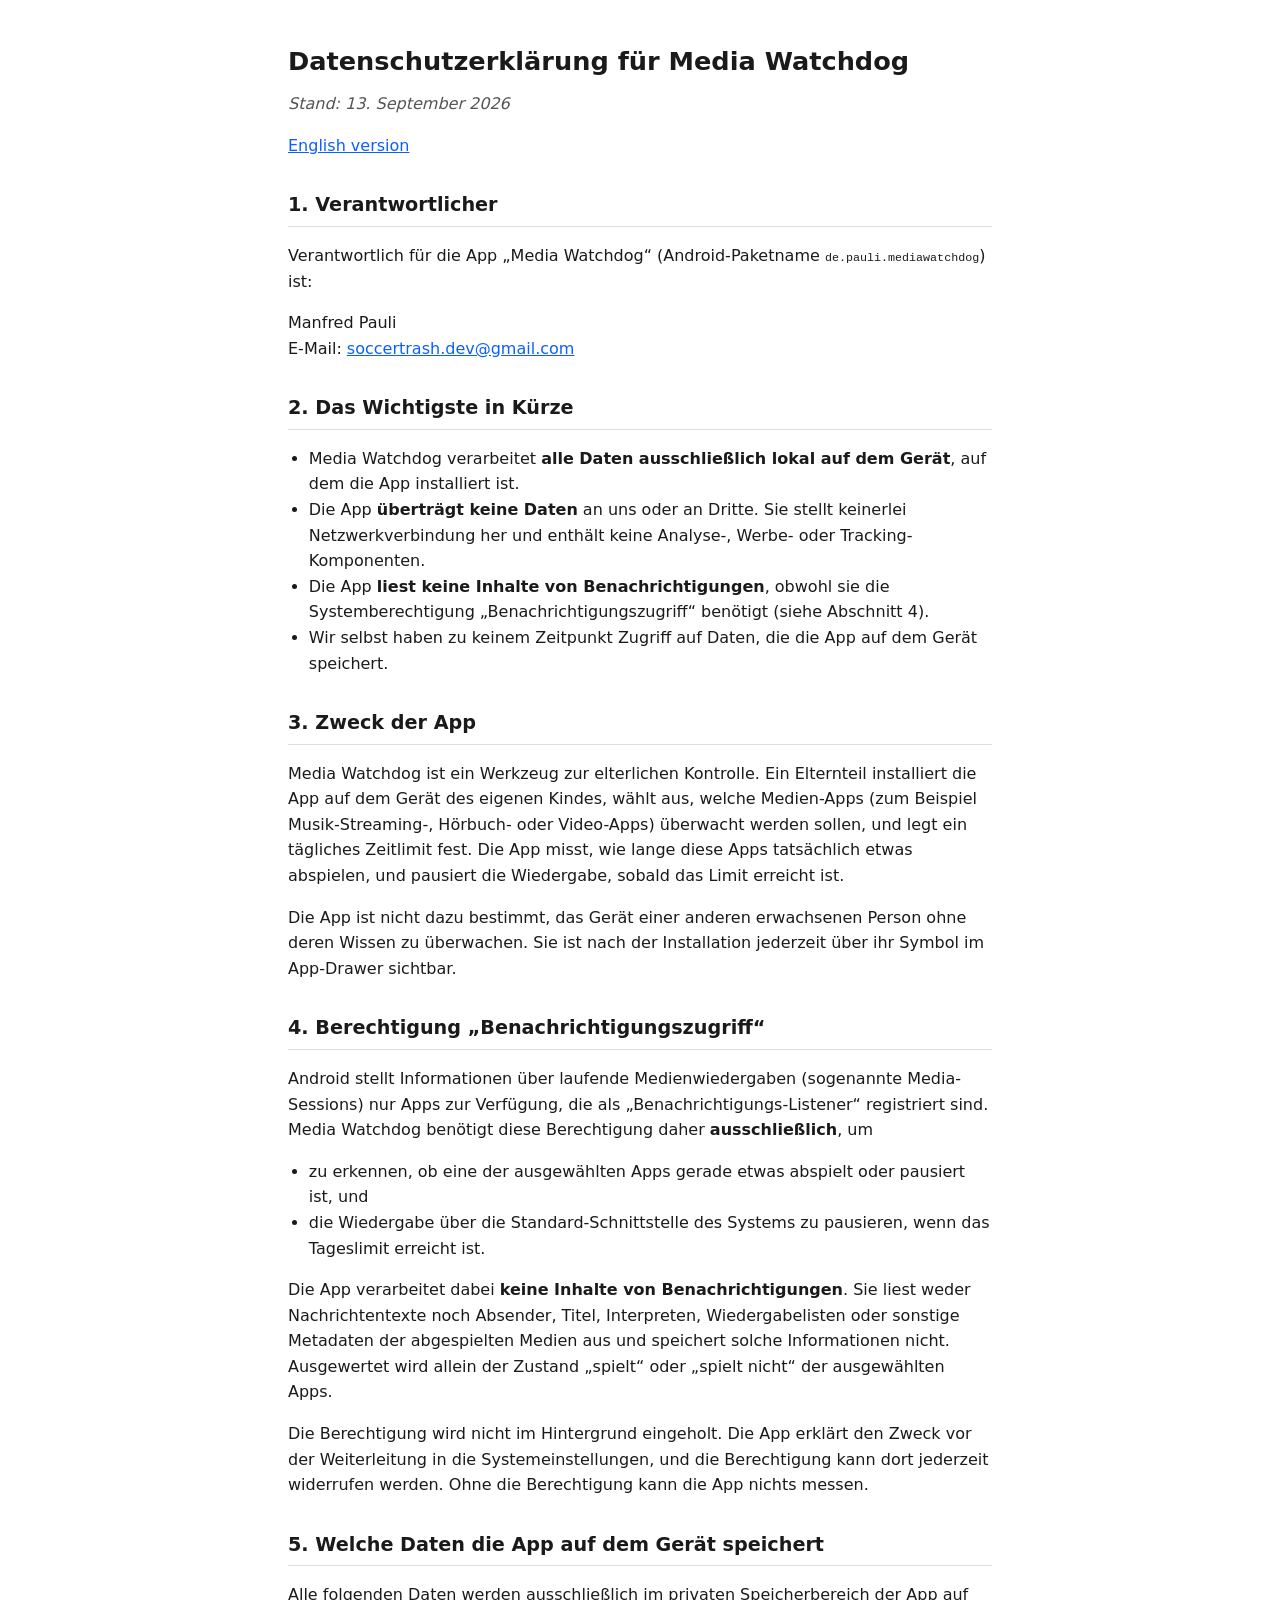
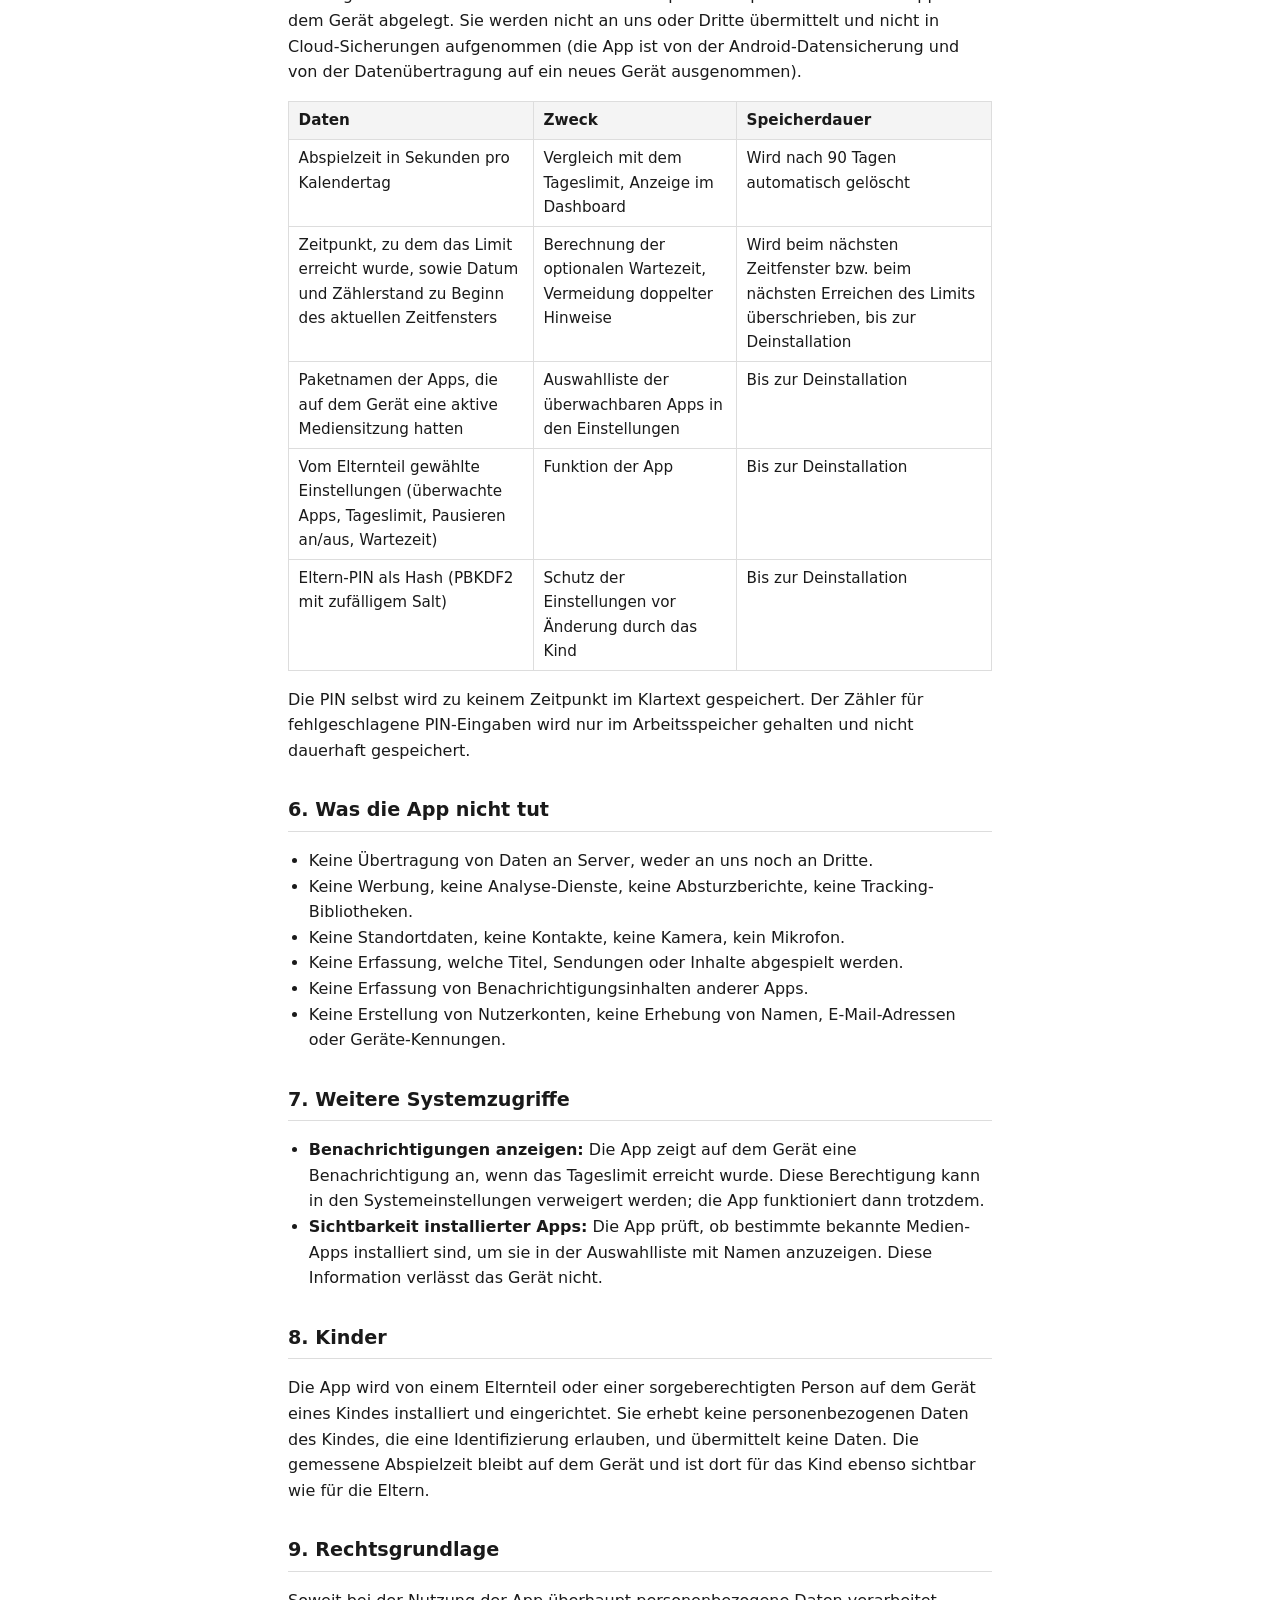
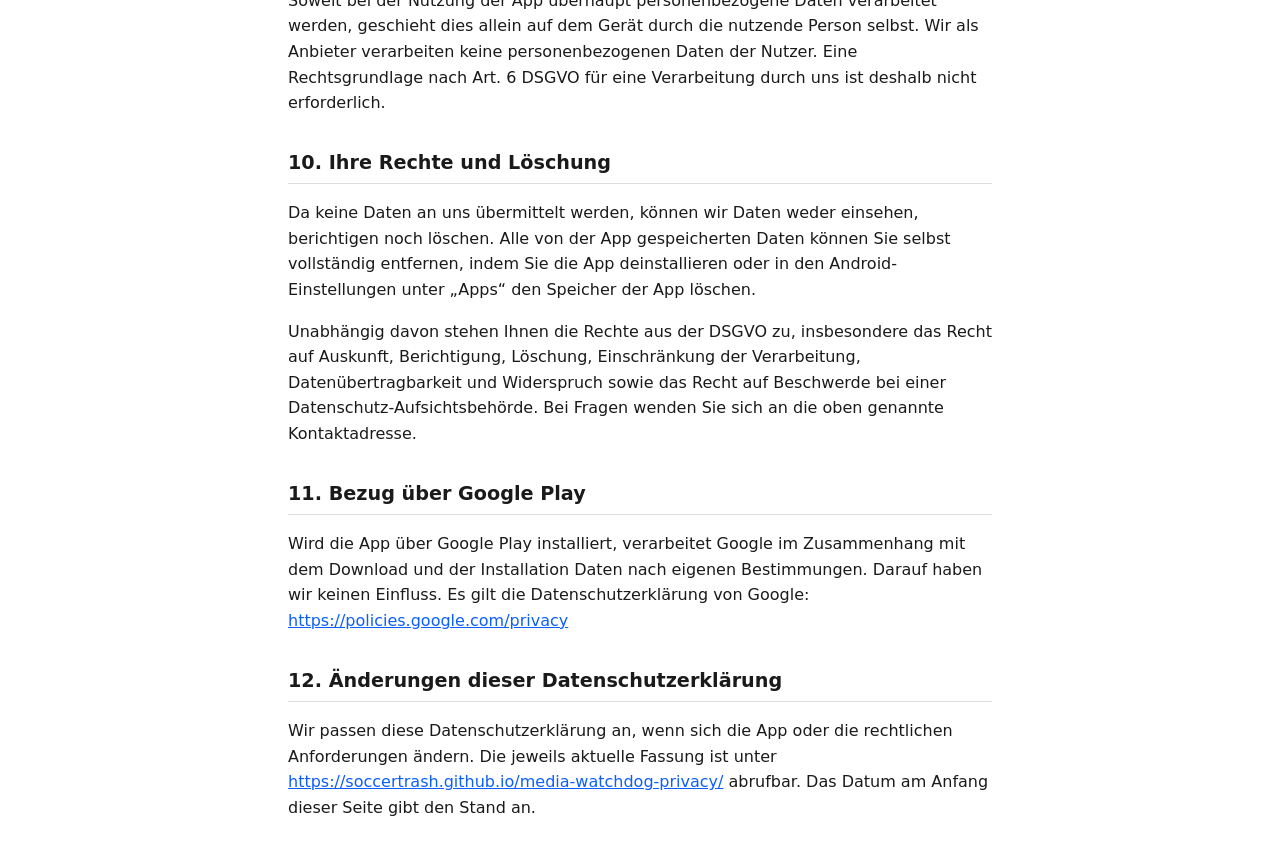
==== index.html @ d50336af "Datenschutzerklärung für die App Media Watchdog Erzeugt aus docs/datenschutz.md und docs/privacy.md " ====
<!DOCTYPE html>
<html lang="de">
<head>
<meta charset="utf-8">
<meta name="viewport" content="width=device-width, initial-scale=1">
<title>Datenschutzerklärung für Media Watchdog</title>
<link rel="stylesheet" href="style.css">
</head>
<body>

<h1>Datenschutzerklärung für Media Watchdog</h1>
<p class="stand">Stand: 13. September 2026</p>
<p class="lang-switch"><a href="https://soccertrash.github.io/media-watchdog-privacy/en.html">English version</a></p>

<h2>1. Verantwortlicher</h2>
<p>Verantwortlich für die App „Media Watchdog“ (Android-Paketname <code>de.pauli.mediawatchdog</code>) ist:</p>
<p>Manfred Pauli<br>
E-Mail: <a href="mailto:soccertrash.dev@gmail.com">soccertrash.dev@gmail.com</a></p>

<h2>2. Das Wichtigste in Kürze</h2>
<ul>
  <li>Media Watchdog verarbeitet <strong>alle Daten ausschließlich lokal auf dem Gerät</strong>, auf dem die App installiert ist.</li>
  <li>Die App <strong>überträgt keine Daten</strong> an uns oder an Dritte. Sie stellt keinerlei Netzwerkverbindung her und enthält keine Analyse-, Werbe- oder Tracking-Komponenten.</li>
  <li>Die App <strong>liest keine Inhalte von Benachrichtigungen</strong>, obwohl sie die Systemberechtigung „Benachrichtigungszugriff“ benötigt (siehe Abschnitt 4).</li>
  <li>Wir selbst haben zu keinem Zeitpunkt Zugriff auf Daten, die die App auf dem Gerät speichert.</li>
</ul>

<h2>3. Zweck der App</h2>
<p>Media Watchdog ist ein Werkzeug zur elterlichen Kontrolle. Ein Elternteil installiert die App auf dem Gerät des eigenen Kindes, wählt aus, welche Medien-Apps (zum Beispiel Musik-Streaming-, Hörbuch- oder Video-Apps) überwacht werden sollen, und legt ein tägliches Zeitlimit fest. Die App misst, wie lange diese Apps tatsächlich etwas abspielen, und pausiert die Wiedergabe, sobald das Limit erreicht ist.</p>
<p>Die App ist nicht dazu bestimmt, das Gerät einer anderen erwachsenen Person ohne deren Wissen zu überwachen. Sie ist nach der Installation jederzeit über ihr Symbol im App-Drawer sichtbar.</p>

<h2>4. Berechtigung „Benachrichtigungszugriff“</h2>
<p>Android stellt Informationen über laufende Medienwiedergaben (sogenannte Media-Sessions) nur Apps zur Verfügung, die als „Benachrichtigungs-Listener“ registriert sind. Media Watchdog benötigt diese Berechtigung daher <strong>ausschließlich</strong>, um</p>
<ul>
  <li>zu erkennen, ob eine der ausgewählten Apps gerade etwas abspielt oder pausiert ist, und</li>
  <li>die Wiedergabe über die Standard-Schnittstelle des Systems zu pausieren, wenn das Tageslimit erreicht ist.</li>
</ul>
<p>Die App verarbeitet dabei <strong>keine Inhalte von Benachrichtigungen</strong>. Sie liest weder Nachrichtentexte noch Absender, Titel, Interpreten, Wiedergabelisten oder sonstige Metadaten der abgespielten Medien aus und speichert solche Informationen nicht. Ausgewertet wird allein der Zustand „spielt“ oder „spielt nicht“ der ausgewählten Apps.</p>
<p>Die Berechtigung wird nicht im Hintergrund eingeholt. Die App erklärt den Zweck vor der Weiterleitung in die Systemeinstellungen, und die Berechtigung kann dort jederzeit widerrufen werden. Ohne die Berechtigung kann die App nichts messen.</p>

<h2>5. Welche Daten die App auf dem Gerät speichert</h2>
<p>Alle folgenden Daten werden ausschließlich im privaten Speicherbereich der App auf dem Gerät abgelegt. Sie werden nicht an uns oder Dritte übermittelt und nicht in Cloud-Sicherungen aufgenommen (die App ist von der Android-Datensicherung und von der Datenübertragung auf ein neues Gerät ausgenommen).</p>
<table>
  <thead><tr><th>Daten</th><th>Zweck</th><th>Speicherdauer</th></tr></thead>
  <tbody>
    <tr><td>Abspielzeit in Sekunden pro Kalendertag</td><td>Vergleich mit dem Tageslimit, Anzeige im Dashboard</td><td>Wird nach 90 Tagen automatisch gelöscht</td></tr>
    <tr><td>Zeitpunkt, zu dem das Limit erreicht wurde, sowie Datum und Zählerstand zu Beginn des aktuellen Zeitfensters</td><td>Berechnung der optionalen Wartezeit, Vermeidung doppelter Hinweise</td><td>Wird beim nächsten Zeitfenster bzw. beim nächsten Erreichen des Limits überschrieben, bis zur Deinstallation</td></tr>
    <tr><td>Paketnamen der Apps, die auf dem Gerät eine aktive Mediensitzung hatten</td><td>Auswahlliste der überwachbaren Apps in den Einstellungen</td><td>Bis zur Deinstallation</td></tr>
    <tr><td>Vom Elternteil gewählte Einstellungen (überwachte Apps, Tageslimit, Pausieren an/aus, Wartezeit)</td><td>Funktion der App</td><td>Bis zur Deinstallation</td></tr>
    <tr><td>Eltern-PIN als Hash (PBKDF2 mit zufälligem Salt)</td><td>Schutz der Einstellungen vor Änderung durch das Kind</td><td>Bis zur Deinstallation</td></tr>
  </tbody>
</table>
<p>Die PIN selbst wird zu keinem Zeitpunkt im Klartext gespeichert. Der Zähler für fehlgeschlagene PIN-Eingaben wird nur im Arbeitsspeicher gehalten und nicht dauerhaft gespeichert.</p>

<h2>6. Was die App nicht tut</h2>
<ul>
  <li>Keine Übertragung von Daten an Server, weder an uns noch an Dritte.</li>
  <li>Keine Werbung, keine Analyse-Dienste, keine Absturzberichte, keine Tracking-Bibliotheken.</li>
  <li>Keine Standortdaten, keine Kontakte, keine Kamera, kein Mikrofon.</li>
  <li>Keine Erfassung, welche Titel, Sendungen oder Inhalte abgespielt werden.</li>
  <li>Keine Erfassung von Benachrichtigungsinhalten anderer Apps.</li>
  <li>Keine Erstellung von Nutzerkonten, keine Erhebung von Namen, E-Mail-Adressen oder Geräte-Kennungen.</li>
</ul>

<h2>7. Weitere Systemzugriffe</h2>
<ul>
  <li><strong>Benachrichtigungen anzeigen:</strong> Die App zeigt auf dem Gerät eine Benachrichtigung an, wenn das Tageslimit erreicht wurde. Diese Berechtigung kann in den Systemeinstellungen verweigert werden; die App funktioniert dann trotzdem.</li>
  <li><strong>Sichtbarkeit installierter Apps:</strong> Die App prüft, ob bestimmte bekannte Medien-Apps installiert sind, um sie in der Auswahlliste mit Namen anzuzeigen. Diese Information verlässt das Gerät nicht.</li>
</ul>

<h2>8. Kinder</h2>
<p>Die App wird von einem Elternteil oder einer sorgeberechtigten Person auf dem Gerät eines Kindes installiert und eingerichtet. Sie erhebt keine personenbezogenen Daten des Kindes, die eine Identifizierung erlauben, und übermittelt keine Daten. Die gemessene Abspielzeit bleibt auf dem Gerät und ist dort für das Kind ebenso sichtbar wie für die Eltern.</p>

<h2>9. Rechtsgrundlage</h2>
<p>Soweit bei der Nutzung der App überhaupt personenbezogene Daten verarbeitet werden, geschieht dies allein auf dem Gerät durch die nutzende Person selbst. Wir als Anbieter verarbeiten keine personenbezogenen Daten der Nutzer. Eine Rechtsgrundlage nach Art. 6 DSGVO für eine Verarbeitung durch uns ist deshalb nicht erforderlich.</p>

<h2>10. Ihre Rechte und Löschung</h2>
<p>Da keine Daten an uns übermittelt werden, können wir Daten weder einsehen, berichtigen noch löschen. Alle von der App gespeicherten Daten können Sie selbst vollständig entfernen, indem Sie die App deinstallieren oder in den Android-Einstellungen unter „Apps“ den Speicher der App löschen.</p>
<p>Unabhängig davon stehen Ihnen die Rechte aus der DSGVO zu, insbesondere das Recht auf Auskunft, Berichtigung, Löschung, Einschränkung der Verarbeitung, Datenübertragbarkeit und Widerspruch sowie das Recht auf Beschwerde bei einer Datenschutz-Aufsichtsbehörde. Bei Fragen wenden Sie sich an die oben genannte Kontaktadresse.</p>

<h2>11. Bezug über Google Play</h2>
<p>Wird die App über Google Play installiert, verarbeitet Google im Zusammenhang mit dem Download und der Installation Daten nach eigenen Bestimmungen. Darauf haben wir keinen Einfluss. Es gilt die Datenschutzerklärung von Google: <a href="https://policies.google.com/privacy">https://policies.google.com/privacy</a></p>

<h2>12. Änderungen dieser Datenschutzerklärung</h2>
<p>Wir passen diese Datenschutzerklärung an, wenn sich die App oder die rechtlichen Anforderungen ändern. Die jeweils aktuelle Fassung ist unter <a href="https://soccertrash.github.io/media-watchdog-privacy/">https://soccertrash.github.io/media-watchdog-privacy/</a> abrufbar. Das Datum am Anfang dieser Seite gibt den Stand an.</p>

</body>
</html>
---- style.css ----
:root { color-scheme: light dark; }
body {
  font-family: system-ui, -apple-system, "Segoe UI", sans-serif;
  max-width: 44rem; margin: 0 auto; padding: 1.5rem;
  line-height: 1.6; color: #1a1a1a; background: #ffffff;
}
h1 { font-size: 1.6rem; }
h2 { font-size: 1.2rem; margin-top: 2rem; border-bottom: 1px solid #ddd; padding-bottom: 0.3rem; }
.stand { color: #555; font-style: italic; margin-top: -0.5rem; }
.lang-switch { margin: 1rem 0 2rem; }
a { color: #0b5fff; }
ul { padding-left: 1.3rem; }
footer { margin-top: 3rem; color: #555; font-size: 0.9rem; }
@media (prefers-color-scheme: dark) {
  body { background: #121212; color: #e6e6e6; }
  h2 { border-bottom-color: #333; }
  .stand, footer { color: #aaa; }
  a { color: #7fb0ff; }
}
table { border-collapse: collapse; width: 100%; margin: 1rem 0; font-size: 0.95rem; }
th, td { border: 1px solid #ddd; padding: 0.4rem 0.6rem; text-align: left; vertical-align: top; }
th { background: #f4f4f4; }
code { font-size: 0.9em; }
@media (prefers-color-scheme: dark) {
  th, td { border-color: #333; }
  th { background: #1e1e1e; }
}
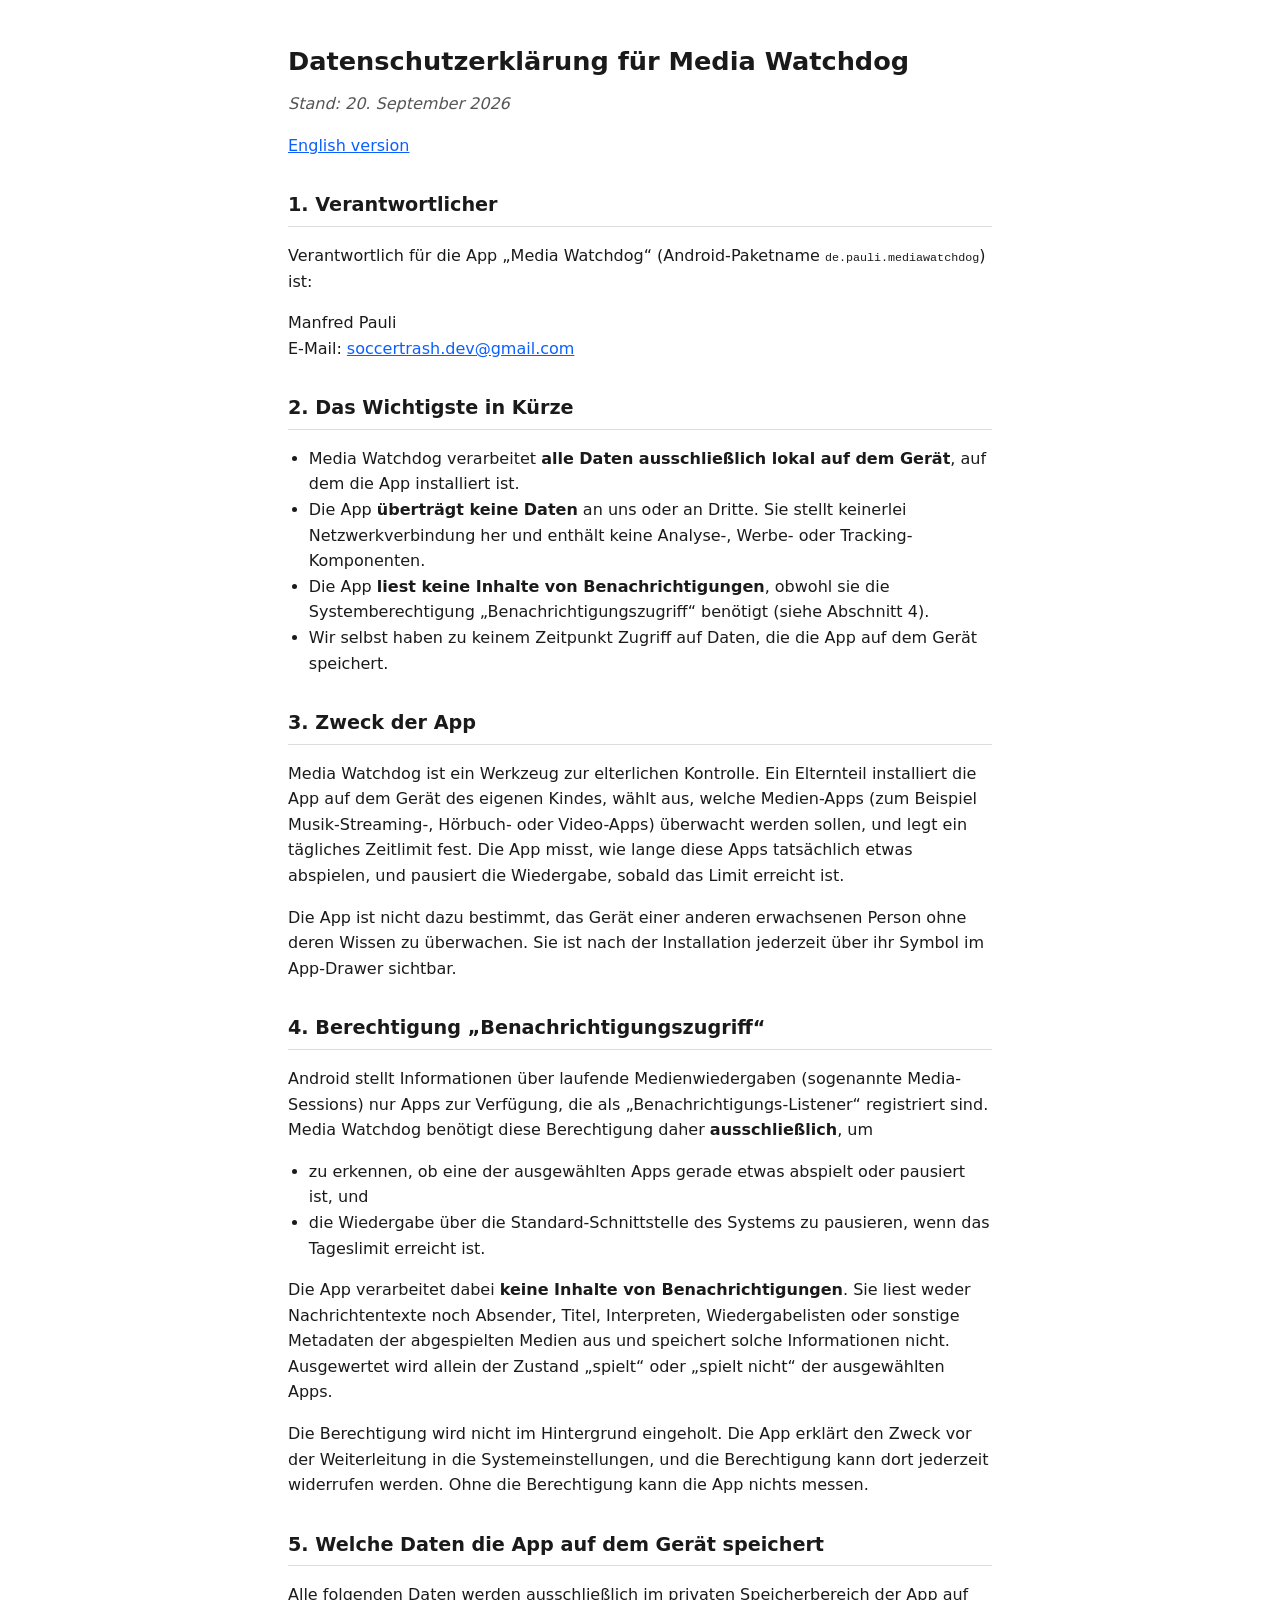
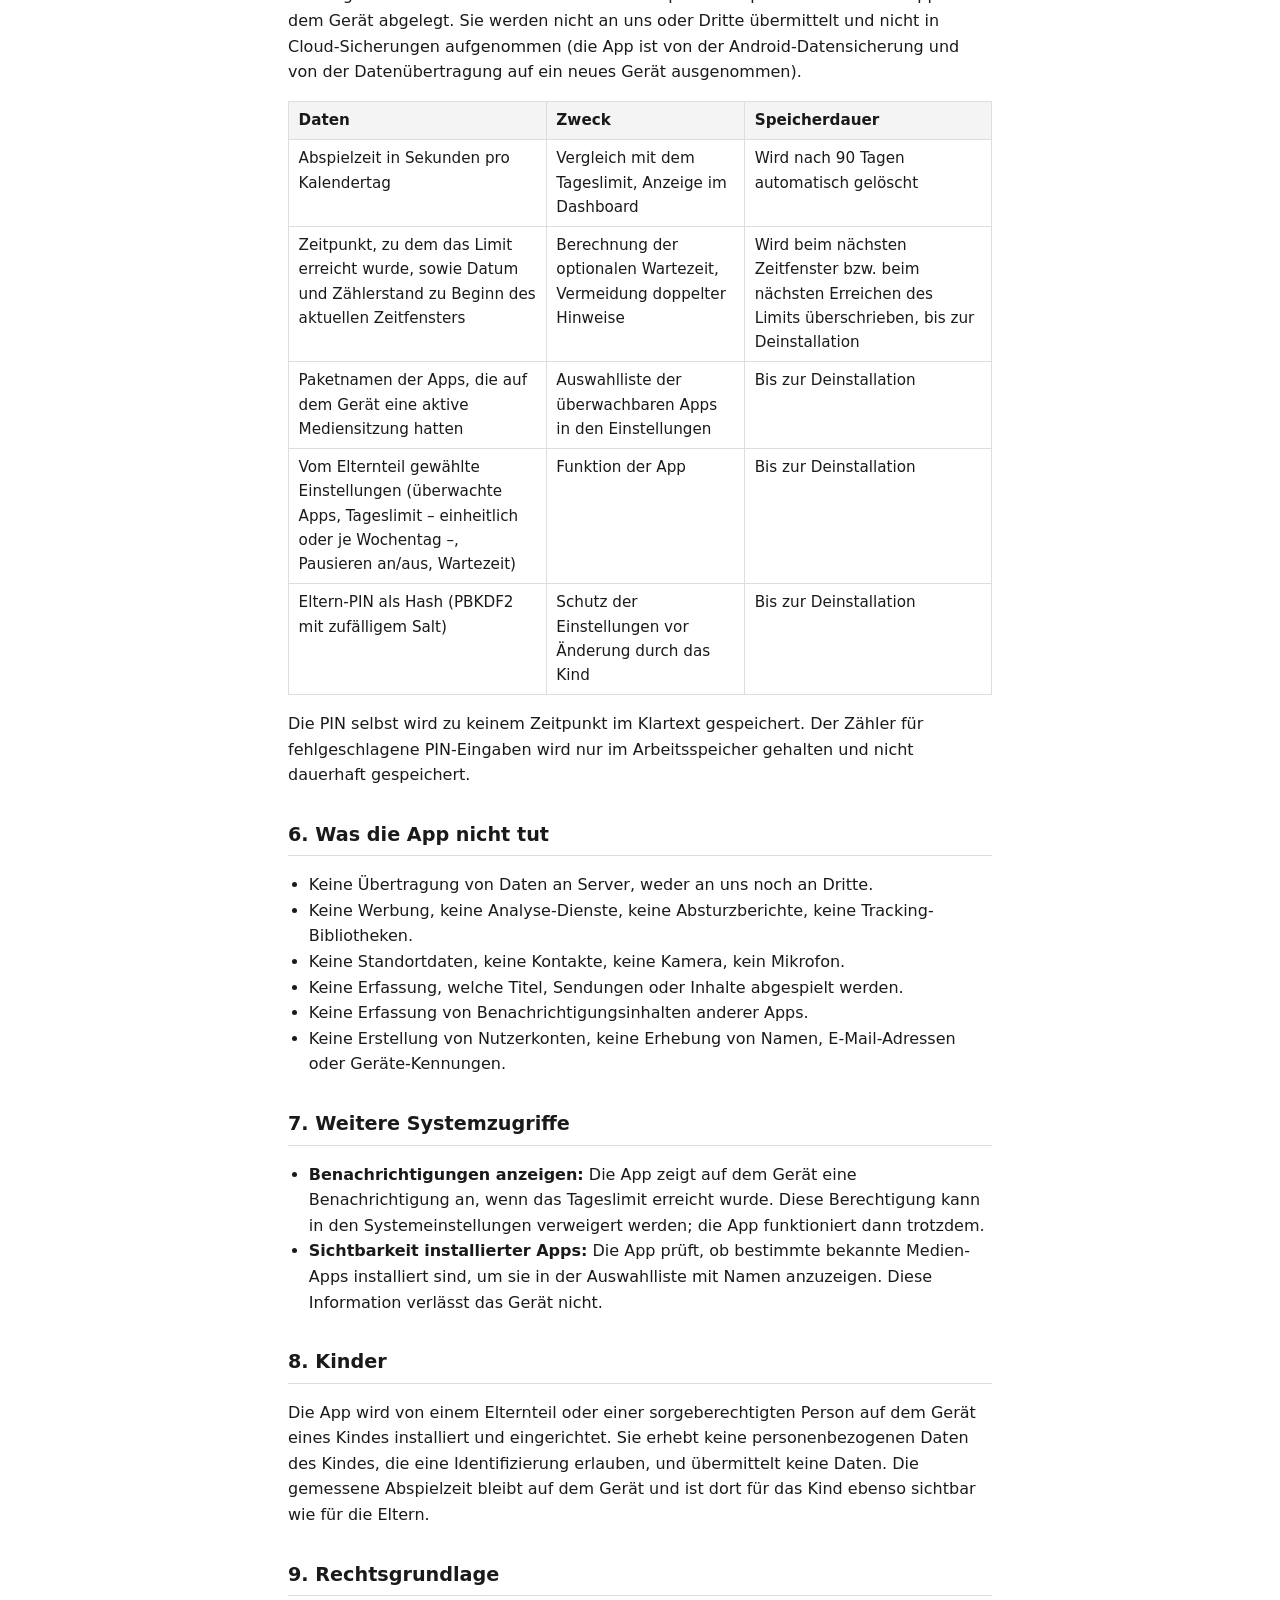
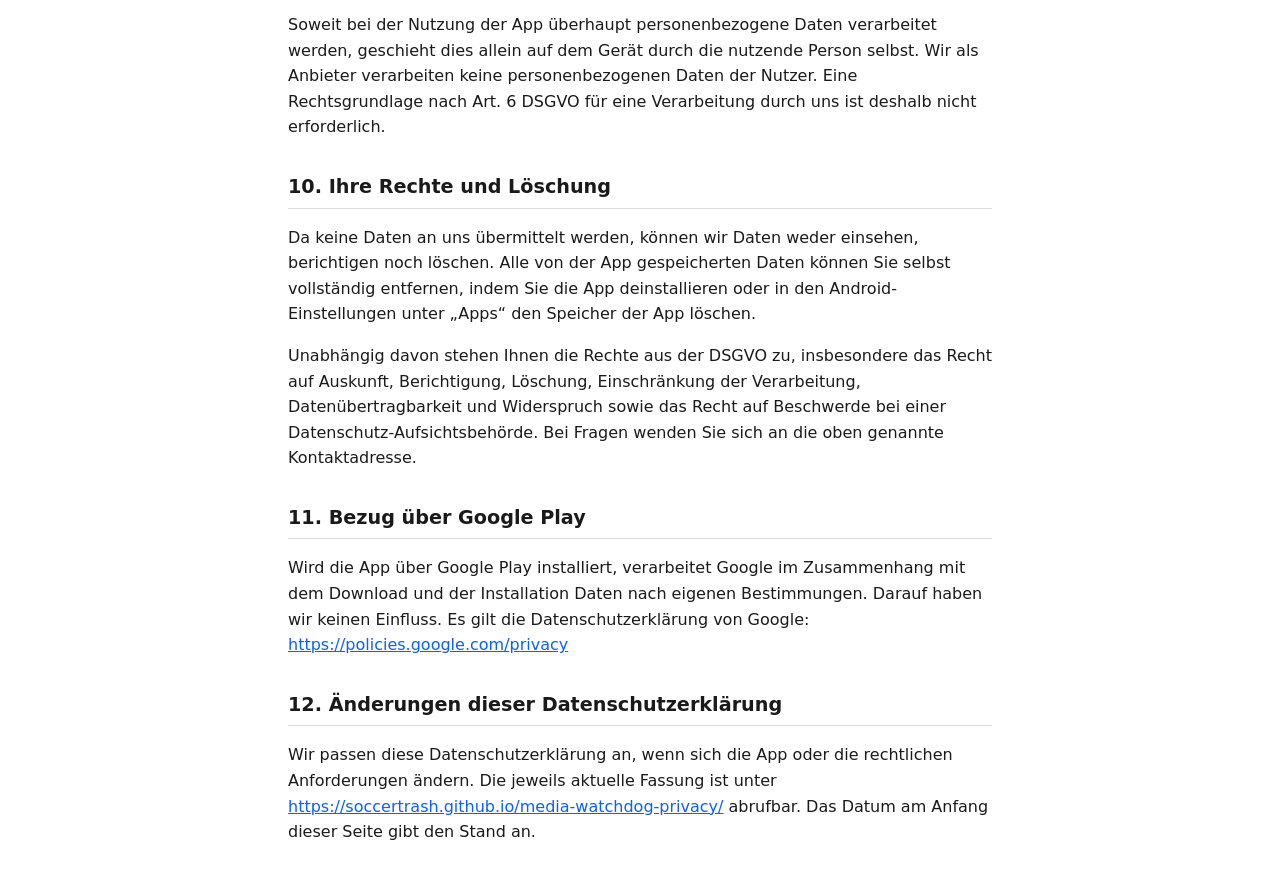
==== commit 8600b474: "Tageslimit einheitlich oder je Wochentag, Stand 20.09.2026 Erzeugt aus docs/datenschutz.md und docs/" ====
--- a/index.html
+++ b/index.html
@@ -9,7 +9,7 @@
 <body>
 
 <h1>Datenschutzerklärung für Media Watchdog</h1>
-<p class="stand">Stand: 13. September 2026</p>
+<p class="stand">Stand: 20. September 2026</p>
 <p class="lang-switch"><a href="https://soccertrash.github.io/media-watchdog-privacy/en.html">English version</a></p>
 
 <h2>1. Verantwortlicher</h2>
@@ -46,7 +46,7 @@
     <tr><td>Abspielzeit in Sekunden pro Kalendertag</td><td>Vergleich mit dem Tageslimit, Anzeige im Dashboard</td><td>Wird nach 90 Tagen automatisch gelöscht</td></tr>
     <tr><td>Zeitpunkt, zu dem das Limit erreicht wurde, sowie Datum und Zählerstand zu Beginn des aktuellen Zeitfensters</td><td>Berechnung der optionalen Wartezeit, Vermeidung doppelter Hinweise</td><td>Wird beim nächsten Zeitfenster bzw. beim nächsten Erreichen des Limits überschrieben, bis zur Deinstallation</td></tr>
     <tr><td>Paketnamen der Apps, die auf dem Gerät eine aktive Mediensitzung hatten</td><td>Auswahlliste der überwachbaren Apps in den Einstellungen</td><td>Bis zur Deinstallation</td></tr>
-    <tr><td>Vom Elternteil gewählte Einstellungen (überwachte Apps, Tageslimit, Pausieren an/aus, Wartezeit)</td><td>Funktion der App</td><td>Bis zur Deinstallation</td></tr>
+    <tr><td>Vom Elternteil gewählte Einstellungen (überwachte Apps, Tageslimit – einheitlich oder je Wochentag –, Pausieren an/aus, Wartezeit)</td><td>Funktion der App</td><td>Bis zur Deinstallation</td></tr>
     <tr><td>Eltern-PIN als Hash (PBKDF2 mit zufälligem Salt)</td><td>Schutz der Einstellungen vor Änderung durch das Kind</td><td>Bis zur Deinstallation</td></tr>
   </tbody>
 </table>
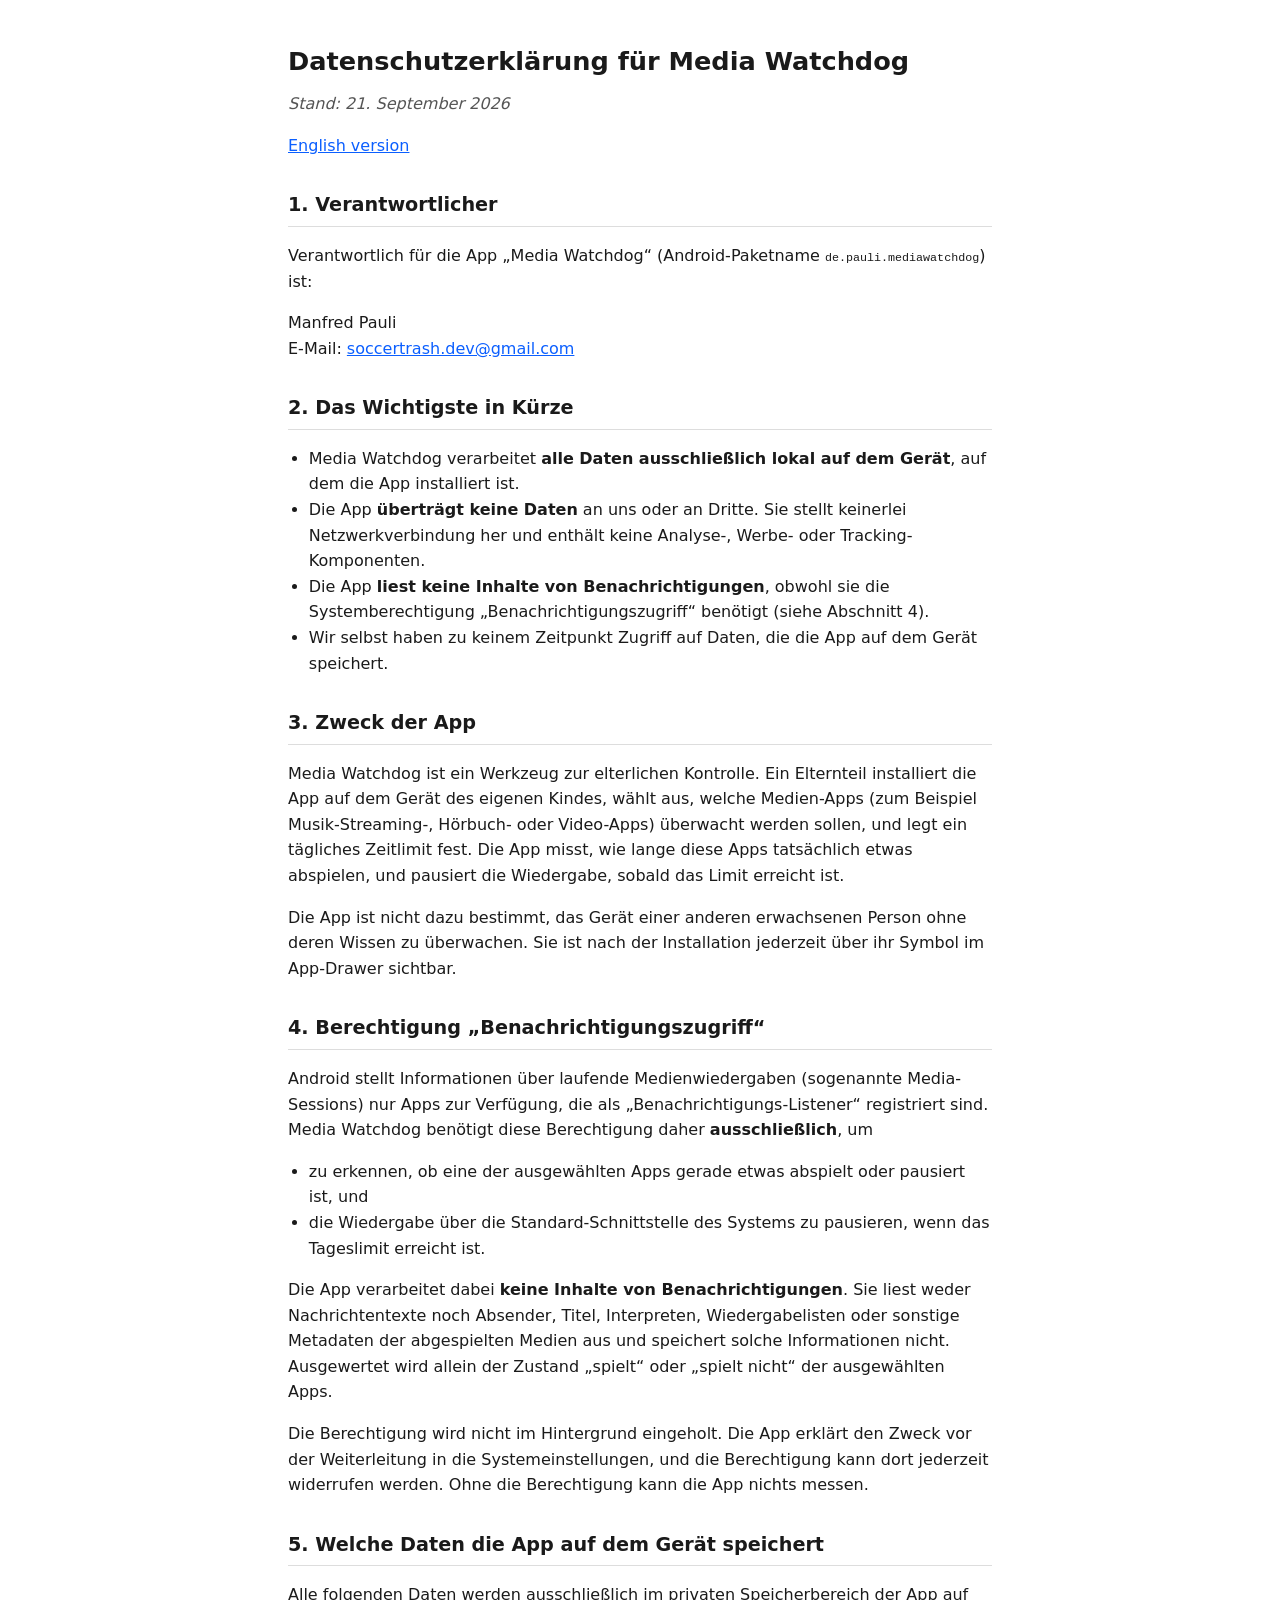
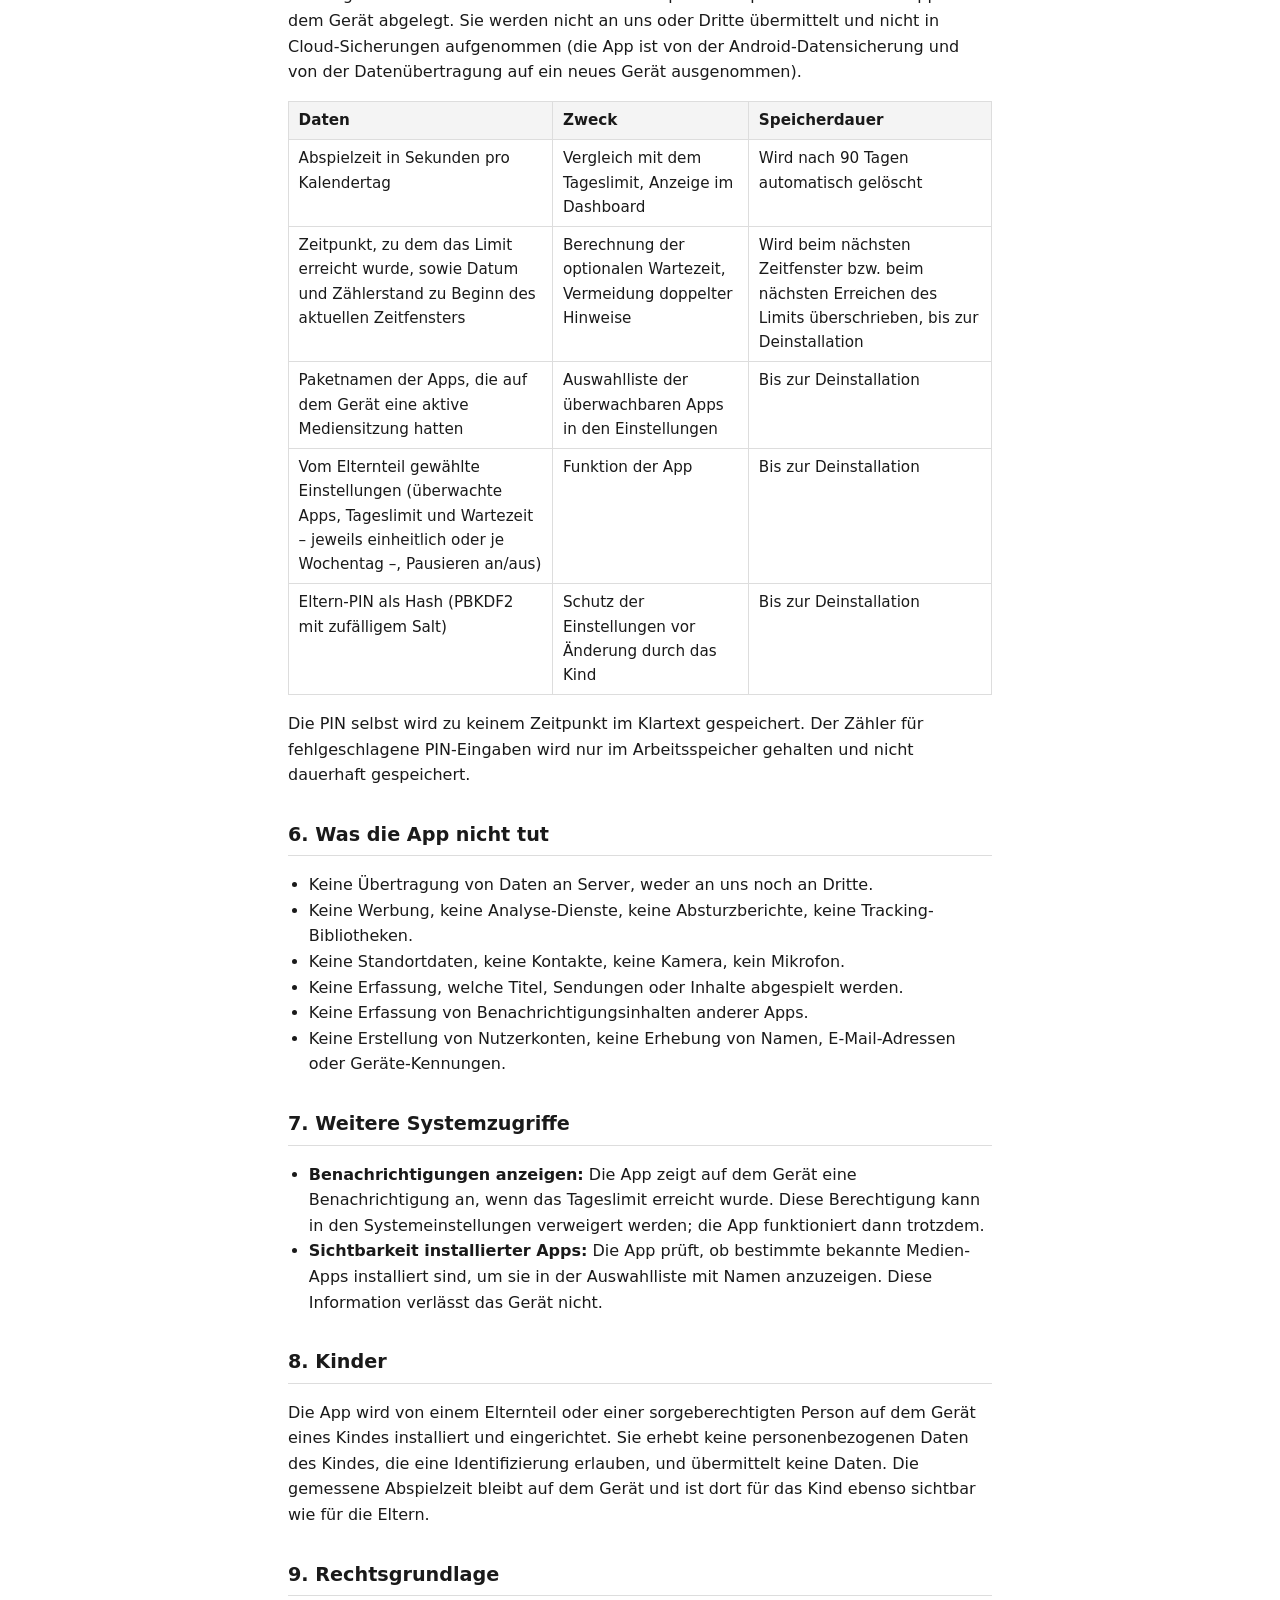
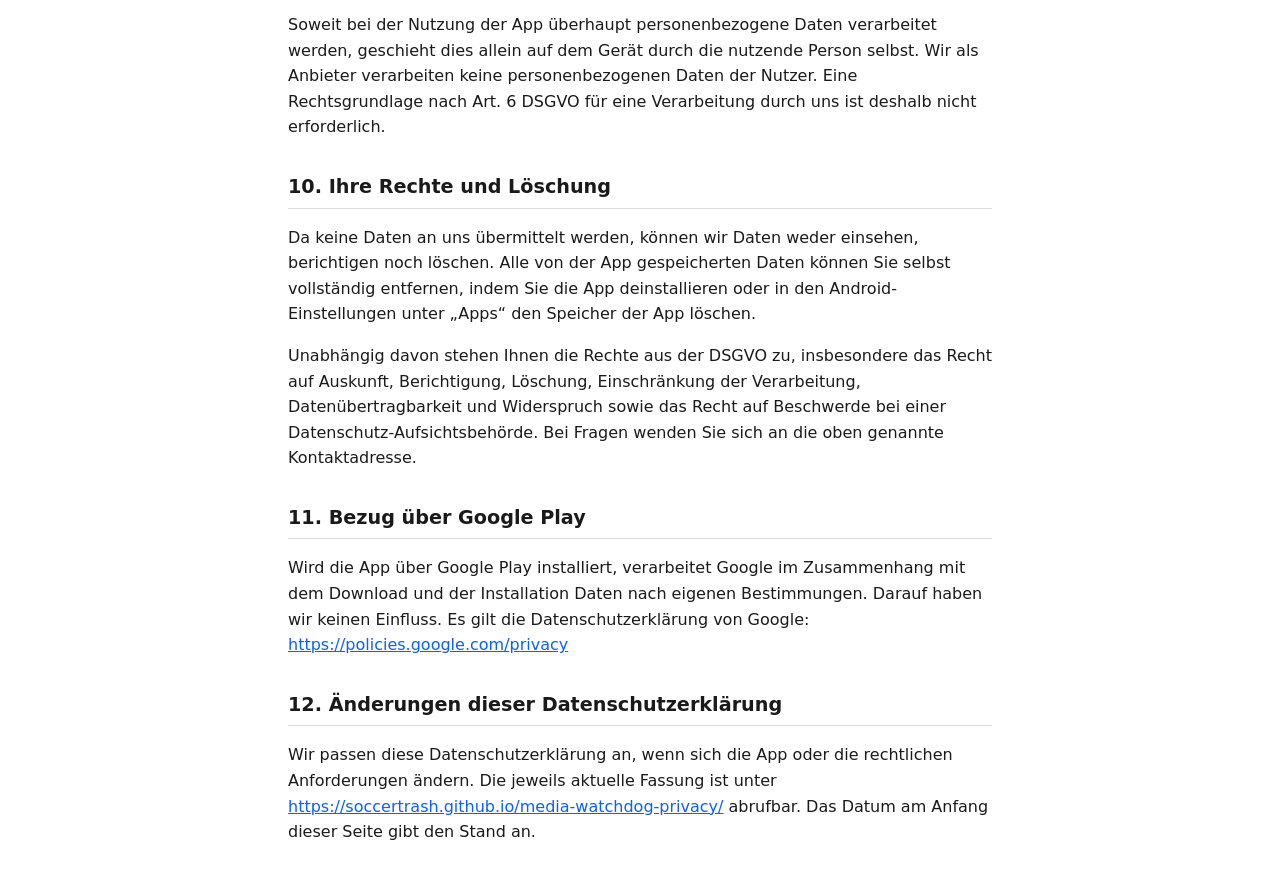
==== commit 362d0e83: "Datenschutzerklärung, Stand 21. September 2026 Erzeugt aus docs/datenschutz.md und docs/privacy.md i" ====
--- a/index.html
+++ b/index.html
@@ -9,7 +9,7 @@
 <body>
 
 <h1>Datenschutzerklärung für Media Watchdog</h1>
-<p class="stand">Stand: 20. September 2026</p>
+<p class="stand">Stand: 21. September 2026</p>
 <p class="lang-switch"><a href="https://soccertrash.github.io/media-watchdog-privacy/en.html">English version</a></p>
 
 <h2>1. Verantwortlicher</h2>
@@ -46,7 +46,7 @@
     <tr><td>Abspielzeit in Sekunden pro Kalendertag</td><td>Vergleich mit dem Tageslimit, Anzeige im Dashboard</td><td>Wird nach 90 Tagen automatisch gelöscht</td></tr>
     <tr><td>Zeitpunkt, zu dem das Limit erreicht wurde, sowie Datum und Zählerstand zu Beginn des aktuellen Zeitfensters</td><td>Berechnung der optionalen Wartezeit, Vermeidung doppelter Hinweise</td><td>Wird beim nächsten Zeitfenster bzw. beim nächsten Erreichen des Limits überschrieben, bis zur Deinstallation</td></tr>
     <tr><td>Paketnamen der Apps, die auf dem Gerät eine aktive Mediensitzung hatten</td><td>Auswahlliste der überwachbaren Apps in den Einstellungen</td><td>Bis zur Deinstallation</td></tr>
-    <tr><td>Vom Elternteil gewählte Einstellungen (überwachte Apps, Tageslimit – einheitlich oder je Wochentag –, Pausieren an/aus, Wartezeit)</td><td>Funktion der App</td><td>Bis zur Deinstallation</td></tr>
+    <tr><td>Vom Elternteil gewählte Einstellungen (überwachte Apps, Tageslimit und Wartezeit – jeweils einheitlich oder je Wochentag –, Pausieren an/aus)</td><td>Funktion der App</td><td>Bis zur Deinstallation</td></tr>
     <tr><td>Eltern-PIN als Hash (PBKDF2 mit zufälligem Salt)</td><td>Schutz der Einstellungen vor Änderung durch das Kind</td><td>Bis zur Deinstallation</td></tr>
   </tbody>
 </table>
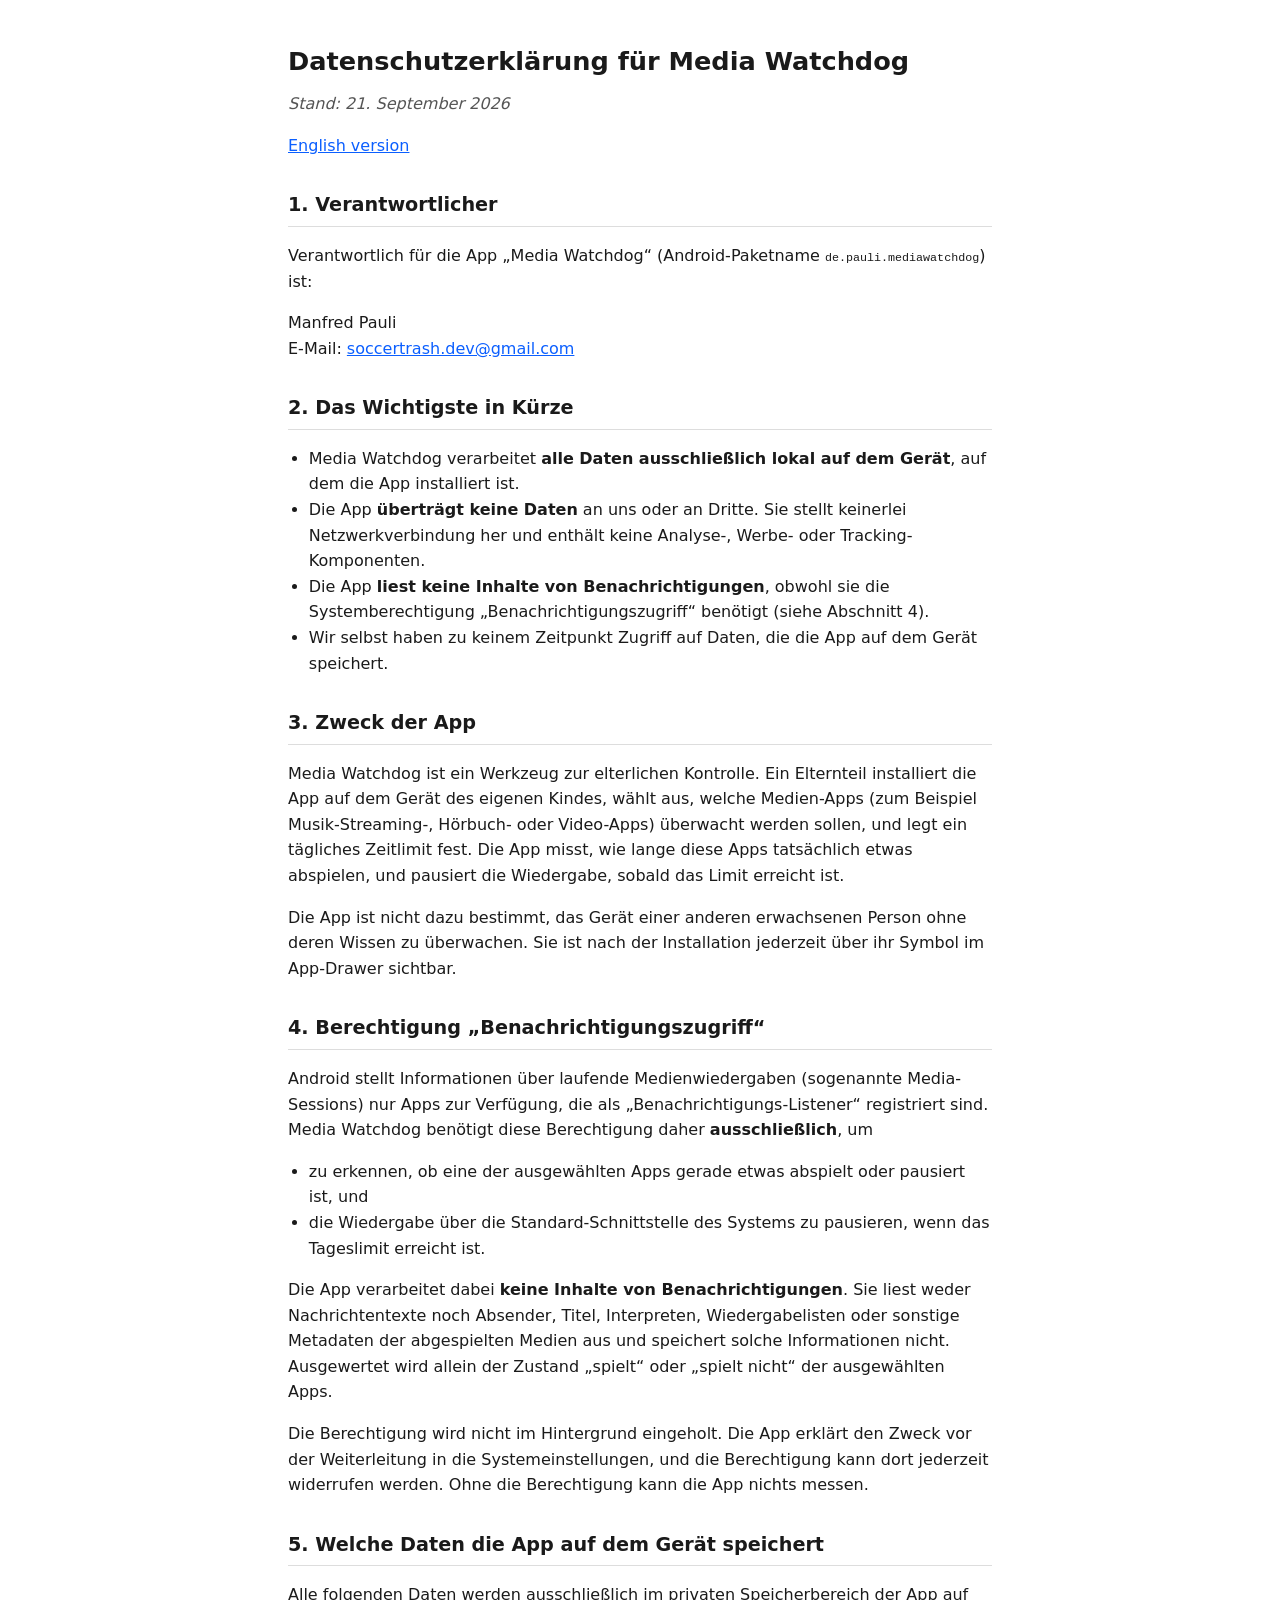
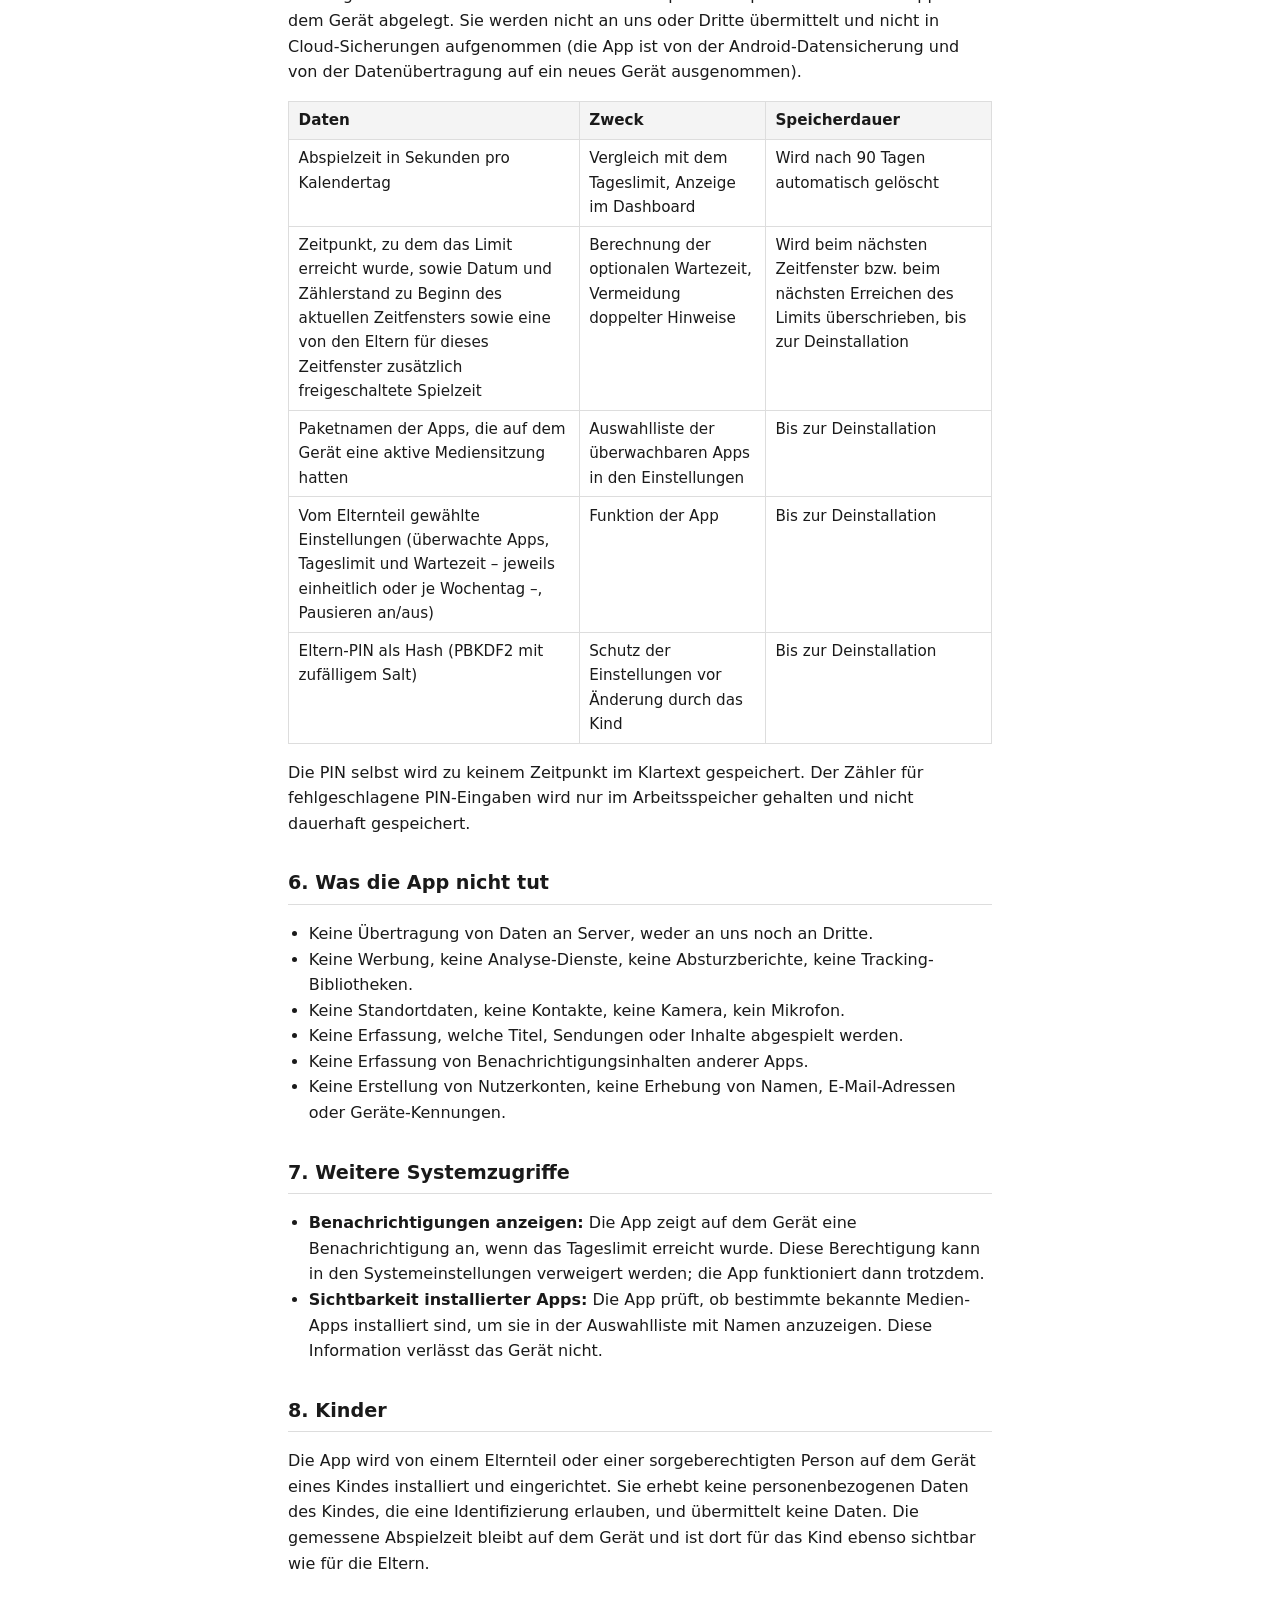
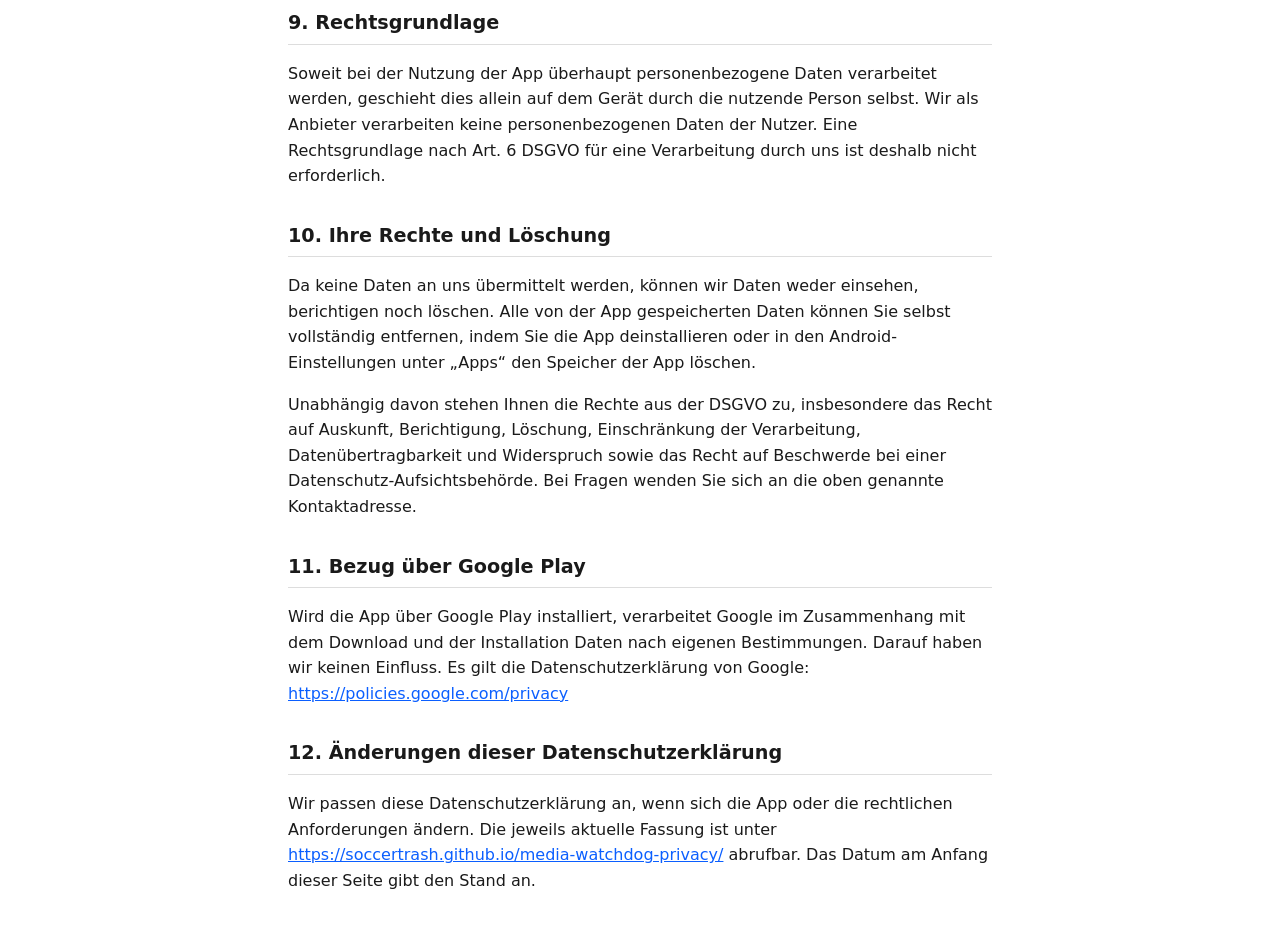
==== commit 8fb817e9: "Datenschutzerklärung, Stand 21. September 2026 Erzeugt aus docs/datenschutz.md und docs/privacy.md i" ====
--- a/index.html
+++ b/index.html
@@ -44,7 +44,7 @@
   <thead><tr><th>Daten</th><th>Zweck</th><th>Speicherdauer</th></tr></thead>
   <tbody>
     <tr><td>Abspielzeit in Sekunden pro Kalendertag</td><td>Vergleich mit dem Tageslimit, Anzeige im Dashboard</td><td>Wird nach 90 Tagen automatisch gelöscht</td></tr>
-    <tr><td>Zeitpunkt, zu dem das Limit erreicht wurde, sowie Datum und Zählerstand zu Beginn des aktuellen Zeitfensters</td><td>Berechnung der optionalen Wartezeit, Vermeidung doppelter Hinweise</td><td>Wird beim nächsten Zeitfenster bzw. beim nächsten Erreichen des Limits überschrieben, bis zur Deinstallation</td></tr>
+    <tr><td>Zeitpunkt, zu dem das Limit erreicht wurde, sowie Datum und Zählerstand zu Beginn des aktuellen Zeitfensters sowie eine von den Eltern für dieses Zeitfenster zusätzlich freigeschaltete Spielzeit</td><td>Berechnung der optionalen Wartezeit, Vermeidung doppelter Hinweise</td><td>Wird beim nächsten Zeitfenster bzw. beim nächsten Erreichen des Limits überschrieben, bis zur Deinstallation</td></tr>
     <tr><td>Paketnamen der Apps, die auf dem Gerät eine aktive Mediensitzung hatten</td><td>Auswahlliste der überwachbaren Apps in den Einstellungen</td><td>Bis zur Deinstallation</td></tr>
     <tr><td>Vom Elternteil gewählte Einstellungen (überwachte Apps, Tageslimit und Wartezeit – jeweils einheitlich oder je Wochentag –, Pausieren an/aus)</td><td>Funktion der App</td><td>Bis zur Deinstallation</td></tr>
     <tr><td>Eltern-PIN als Hash (PBKDF2 mit zufälligem Salt)</td><td>Schutz der Einstellungen vor Änderung durch das Kind</td><td>Bis zur Deinstallation</td></tr>
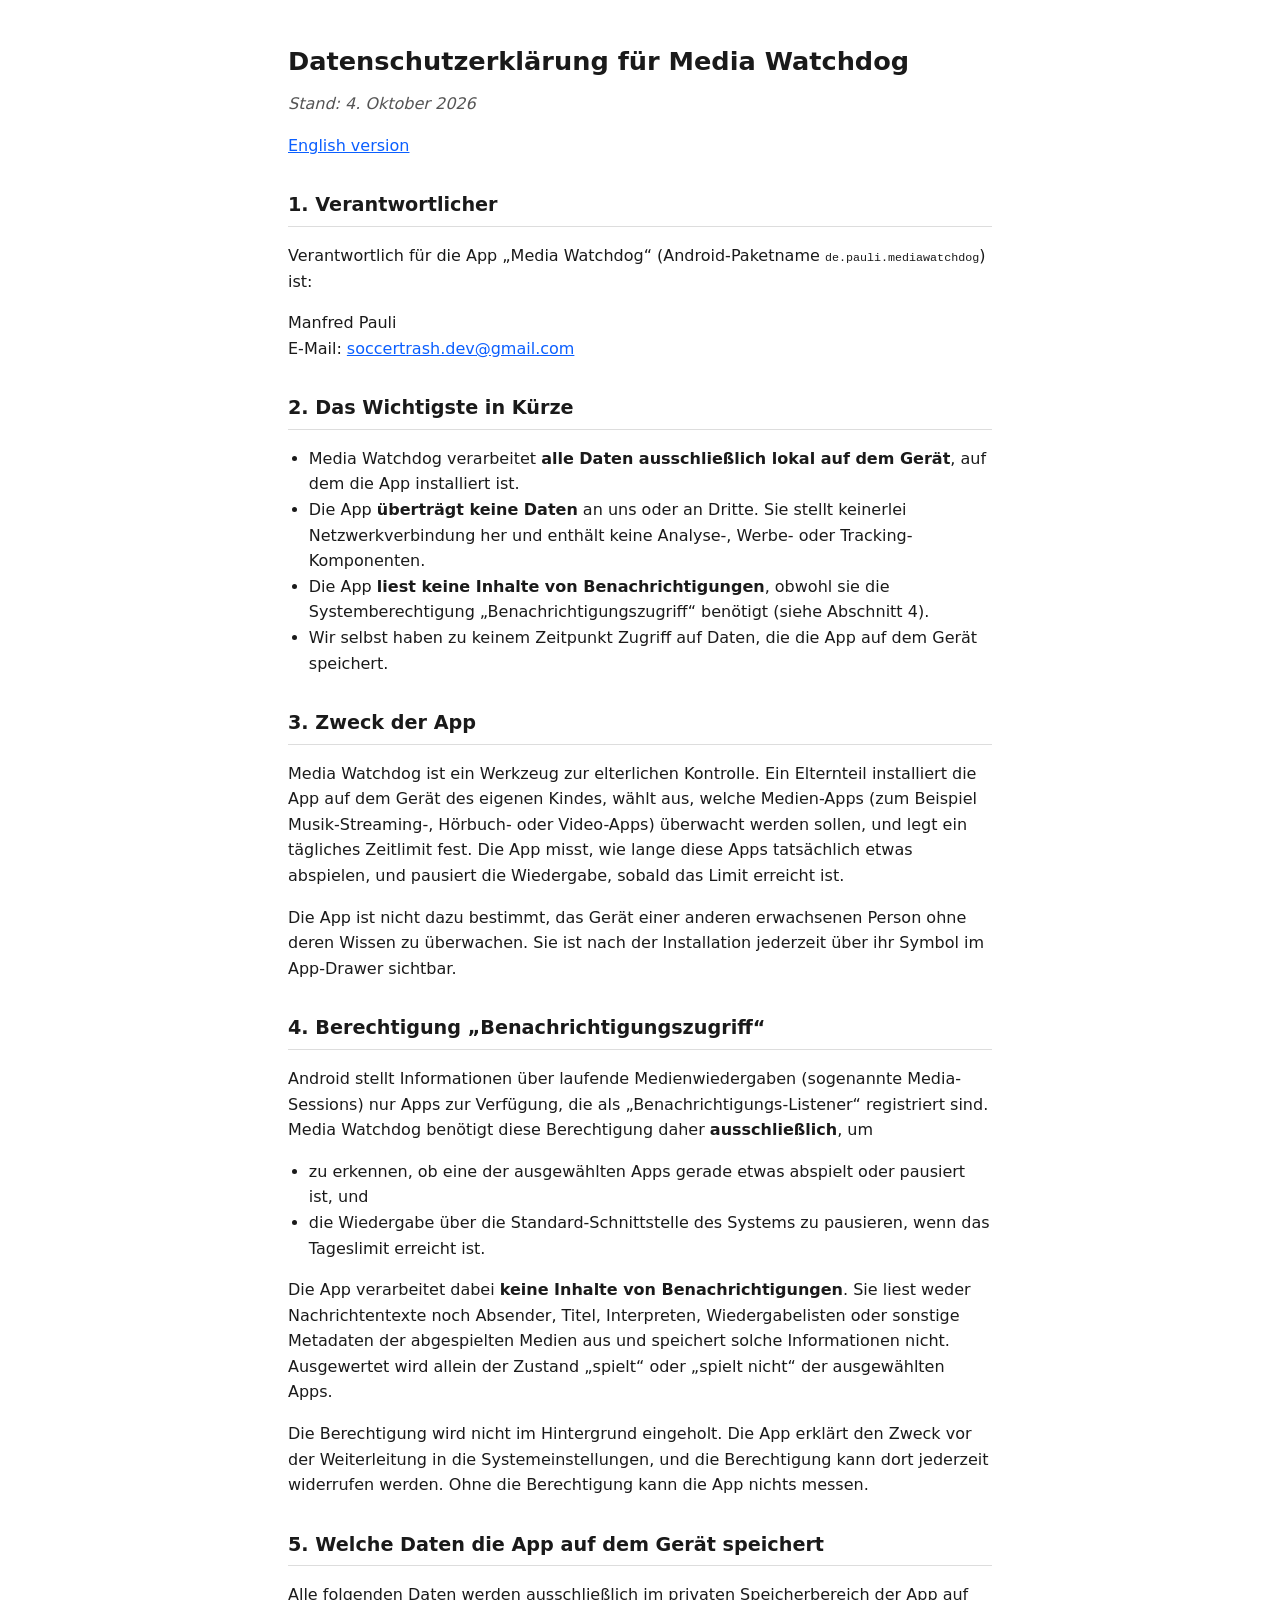
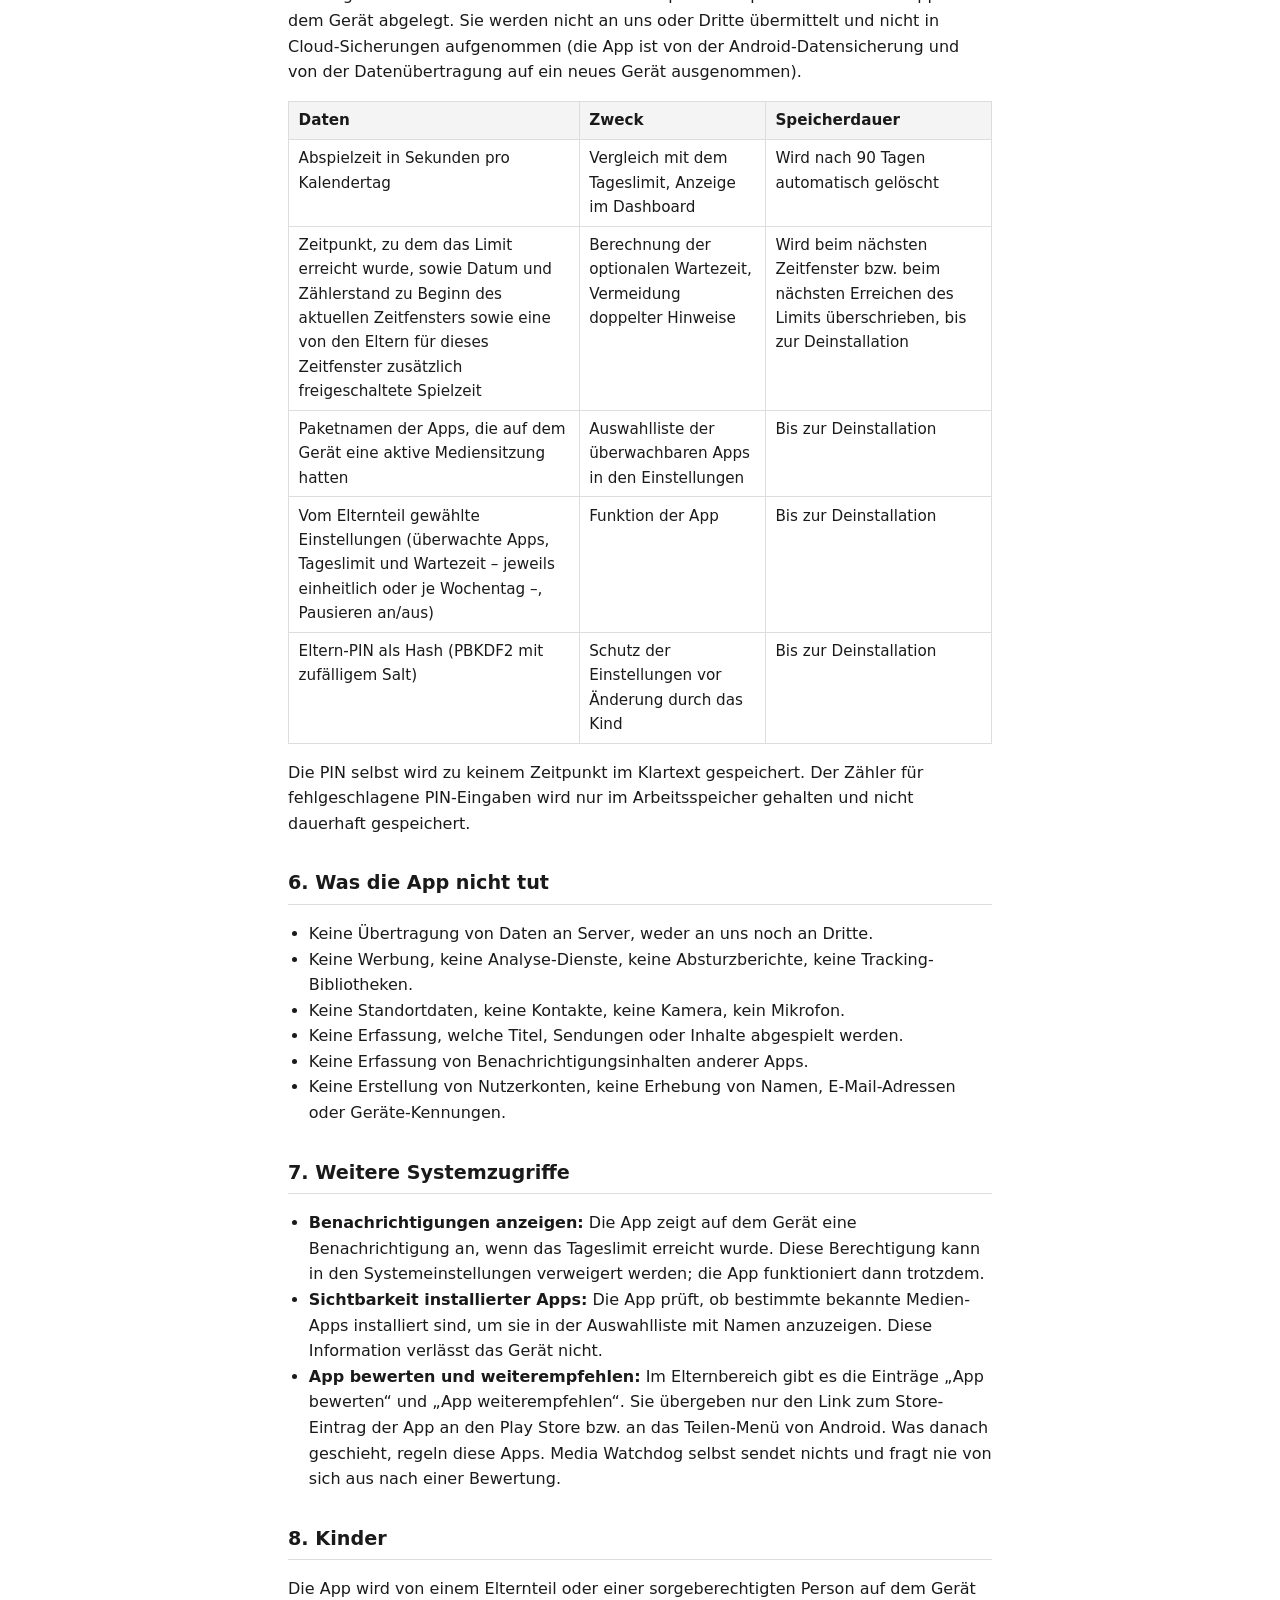
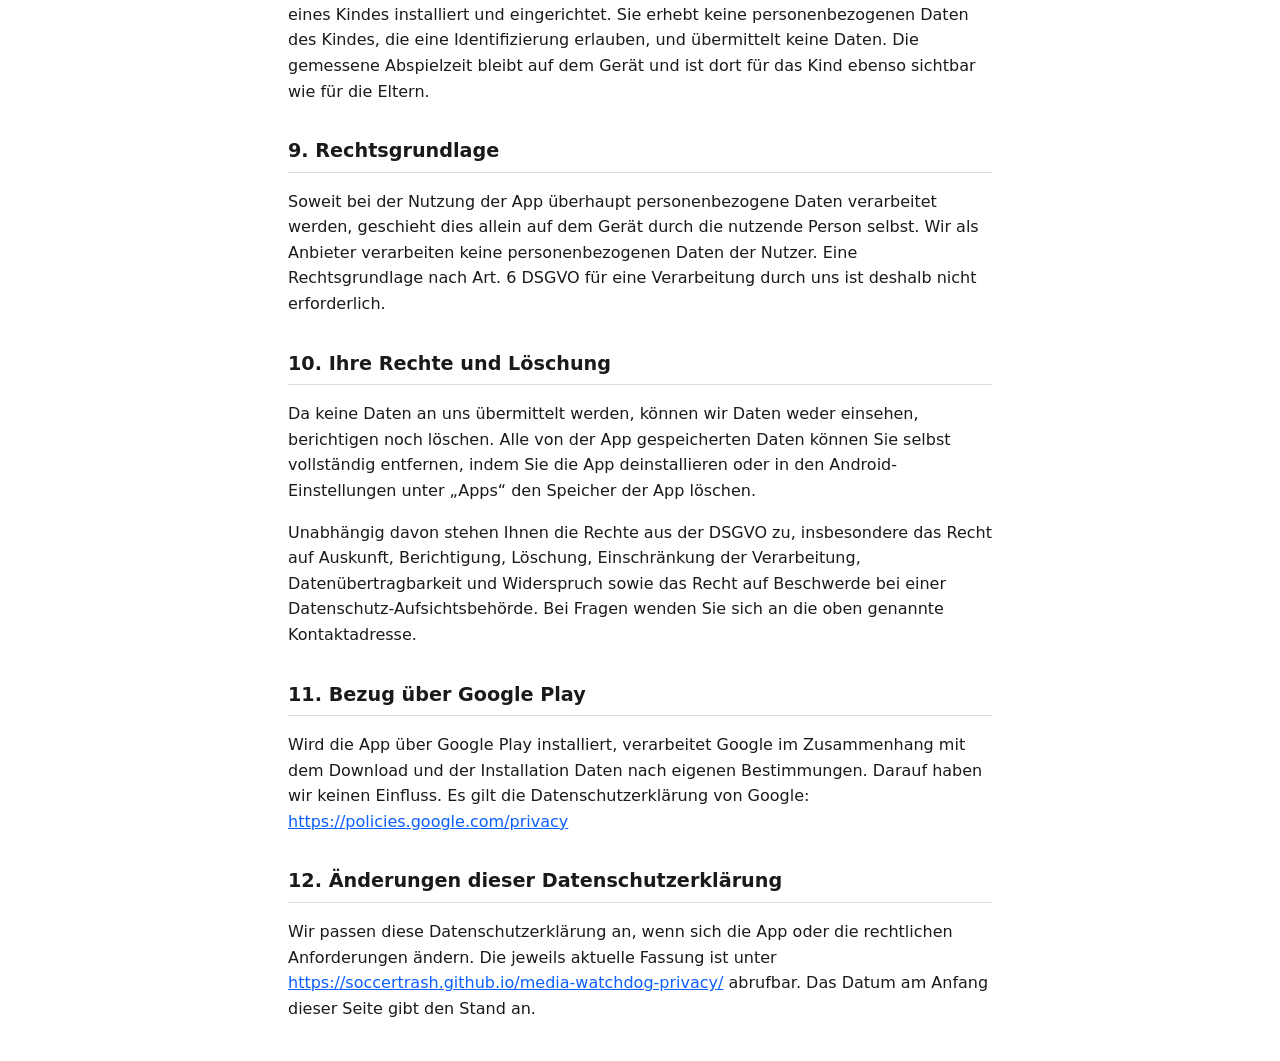
==== commit fdca4b36: "Datenschutzerklärung, Stand 4. Oktober 2026 Erzeugt aus docs/datenschutz.md und docs/privacy.md im p" ====
--- a/index.html
+++ b/index.html
@@ -9,7 +9,7 @@
 <body>
 
 <h1>Datenschutzerklärung für Media Watchdog</h1>
-<p class="stand">Stand: 21. September 2026</p>
+<p class="stand">Stand: 4. Oktober 2026</p>
 <p class="lang-switch"><a href="https://soccertrash.github.io/media-watchdog-privacy/en.html">English version</a></p>
 
 <h2>1. Verantwortlicher</h2>
@@ -66,6 +66,7 @@
 <ul>
   <li><strong>Benachrichtigungen anzeigen:</strong> Die App zeigt auf dem Gerät eine Benachrichtigung an, wenn das Tageslimit erreicht wurde. Diese Berechtigung kann in den Systemeinstellungen verweigert werden; die App funktioniert dann trotzdem.</li>
   <li><strong>Sichtbarkeit installierter Apps:</strong> Die App prüft, ob bestimmte bekannte Medien-Apps installiert sind, um sie in der Auswahlliste mit Namen anzuzeigen. Diese Information verlässt das Gerät nicht.</li>
+  <li><strong>App bewerten und weiterempfehlen:</strong> Im Elternbereich gibt es die Einträge „App bewerten“ und „App weiterempfehlen“. Sie übergeben nur den Link zum Store-Eintrag der App an den Play Store bzw. an das Teilen-Menü von Android. Was danach geschieht, regeln diese Apps. Media Watchdog selbst sendet nichts und fragt nie von sich aus nach einer Bewertung.</li>
 </ul>
 
 <h2>8. Kinder</h2>
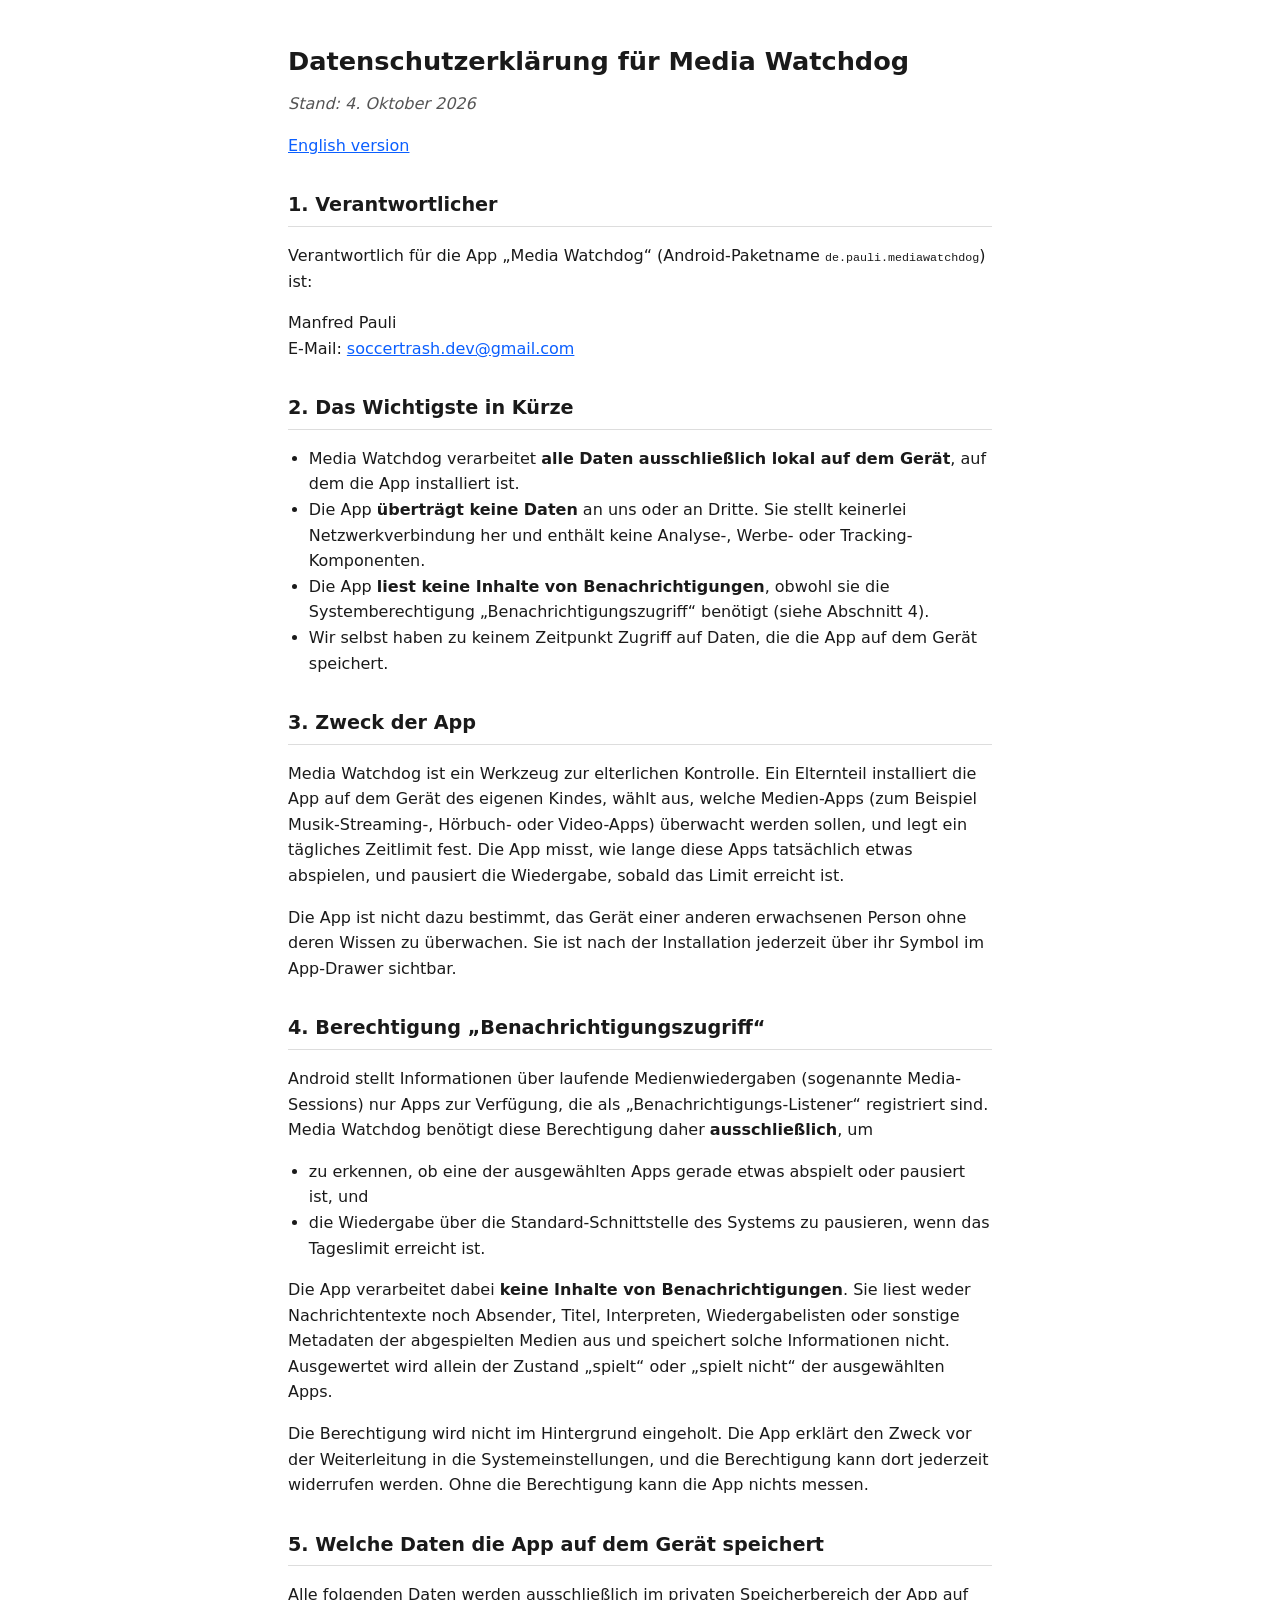
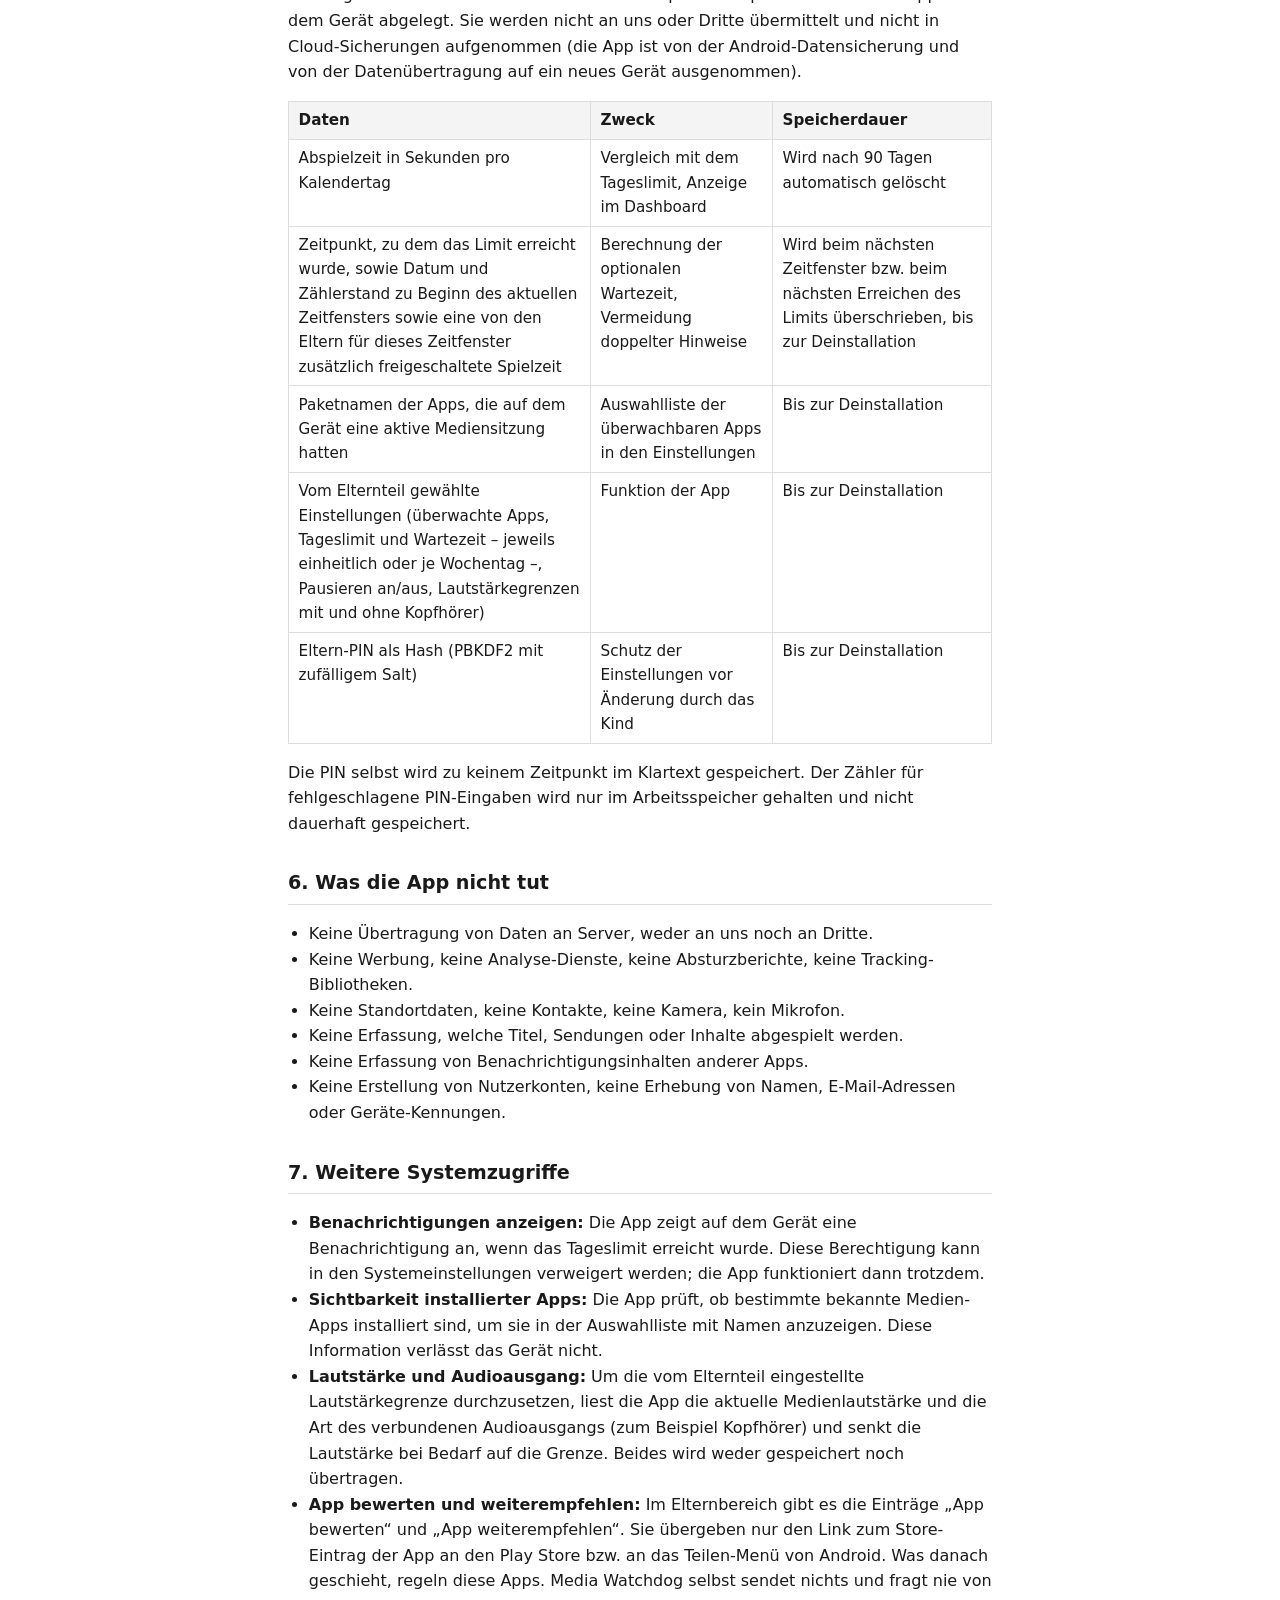
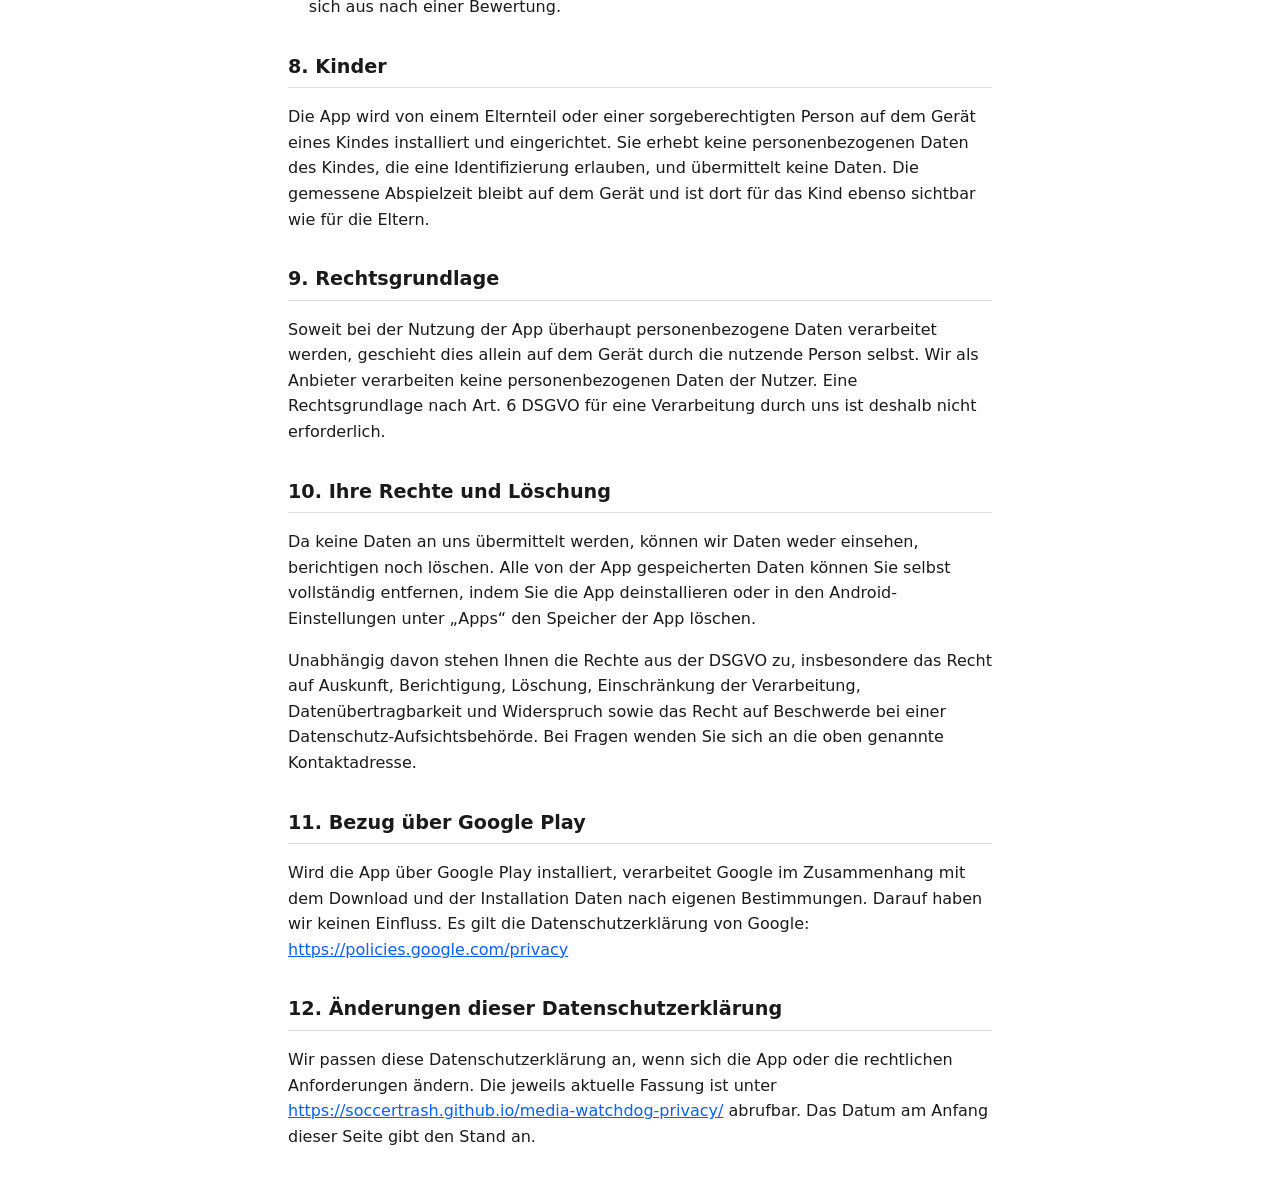
==== commit 2ff46a84: "Datenschutzerklärung, Stand 4. Oktober 2026 Erzeugt aus docs/datenschutz.md und docs/privacy.md im p" ====
--- a/index.html
+++ b/index.html
@@ -46,7 +46,7 @@
     <tr><td>Abspielzeit in Sekunden pro Kalendertag</td><td>Vergleich mit dem Tageslimit, Anzeige im Dashboard</td><td>Wird nach 90 Tagen automatisch gelöscht</td></tr>
     <tr><td>Zeitpunkt, zu dem das Limit erreicht wurde, sowie Datum und Zählerstand zu Beginn des aktuellen Zeitfensters sowie eine von den Eltern für dieses Zeitfenster zusätzlich freigeschaltete Spielzeit</td><td>Berechnung der optionalen Wartezeit, Vermeidung doppelter Hinweise</td><td>Wird beim nächsten Zeitfenster bzw. beim nächsten Erreichen des Limits überschrieben, bis zur Deinstallation</td></tr>
     <tr><td>Paketnamen der Apps, die auf dem Gerät eine aktive Mediensitzung hatten</td><td>Auswahlliste der überwachbaren Apps in den Einstellungen</td><td>Bis zur Deinstallation</td></tr>
-    <tr><td>Vom Elternteil gewählte Einstellungen (überwachte Apps, Tageslimit und Wartezeit – jeweils einheitlich oder je Wochentag –, Pausieren an/aus)</td><td>Funktion der App</td><td>Bis zur Deinstallation</td></tr>
+    <tr><td>Vom Elternteil gewählte Einstellungen (überwachte Apps, Tageslimit und Wartezeit – jeweils einheitlich oder je Wochentag –, Pausieren an/aus, Lautstärkegrenzen mit und ohne Kopfhörer)</td><td>Funktion der App</td><td>Bis zur Deinstallation</td></tr>
     <tr><td>Eltern-PIN als Hash (PBKDF2 mit zufälligem Salt)</td><td>Schutz der Einstellungen vor Änderung durch das Kind</td><td>Bis zur Deinstallation</td></tr>
   </tbody>
 </table>
@@ -66,6 +66,7 @@
 <ul>
   <li><strong>Benachrichtigungen anzeigen:</strong> Die App zeigt auf dem Gerät eine Benachrichtigung an, wenn das Tageslimit erreicht wurde. Diese Berechtigung kann in den Systemeinstellungen verweigert werden; die App funktioniert dann trotzdem.</li>
   <li><strong>Sichtbarkeit installierter Apps:</strong> Die App prüft, ob bestimmte bekannte Medien-Apps installiert sind, um sie in der Auswahlliste mit Namen anzuzeigen. Diese Information verlässt das Gerät nicht.</li>
+  <li><strong>Lautstärke und Audioausgang:</strong> Um die vom Elternteil eingestellte Lautstärkegrenze durchzusetzen, liest die App die aktuelle Medienlautstärke und die Art des verbundenen Audioausgangs (zum Beispiel Kopfhörer) und senkt die Lautstärke bei Bedarf auf die Grenze. Beides wird weder gespeichert noch übertragen.</li>
   <li><strong>App bewerten und weiterempfehlen:</strong> Im Elternbereich gibt es die Einträge „App bewerten“ und „App weiterempfehlen“. Sie übergeben nur den Link zum Store-Eintrag der App an den Play Store bzw. an das Teilen-Menü von Android. Was danach geschieht, regeln diese Apps. Media Watchdog selbst sendet nichts und fragt nie von sich aus nach einer Bewertung.</li>
 </ul>
 
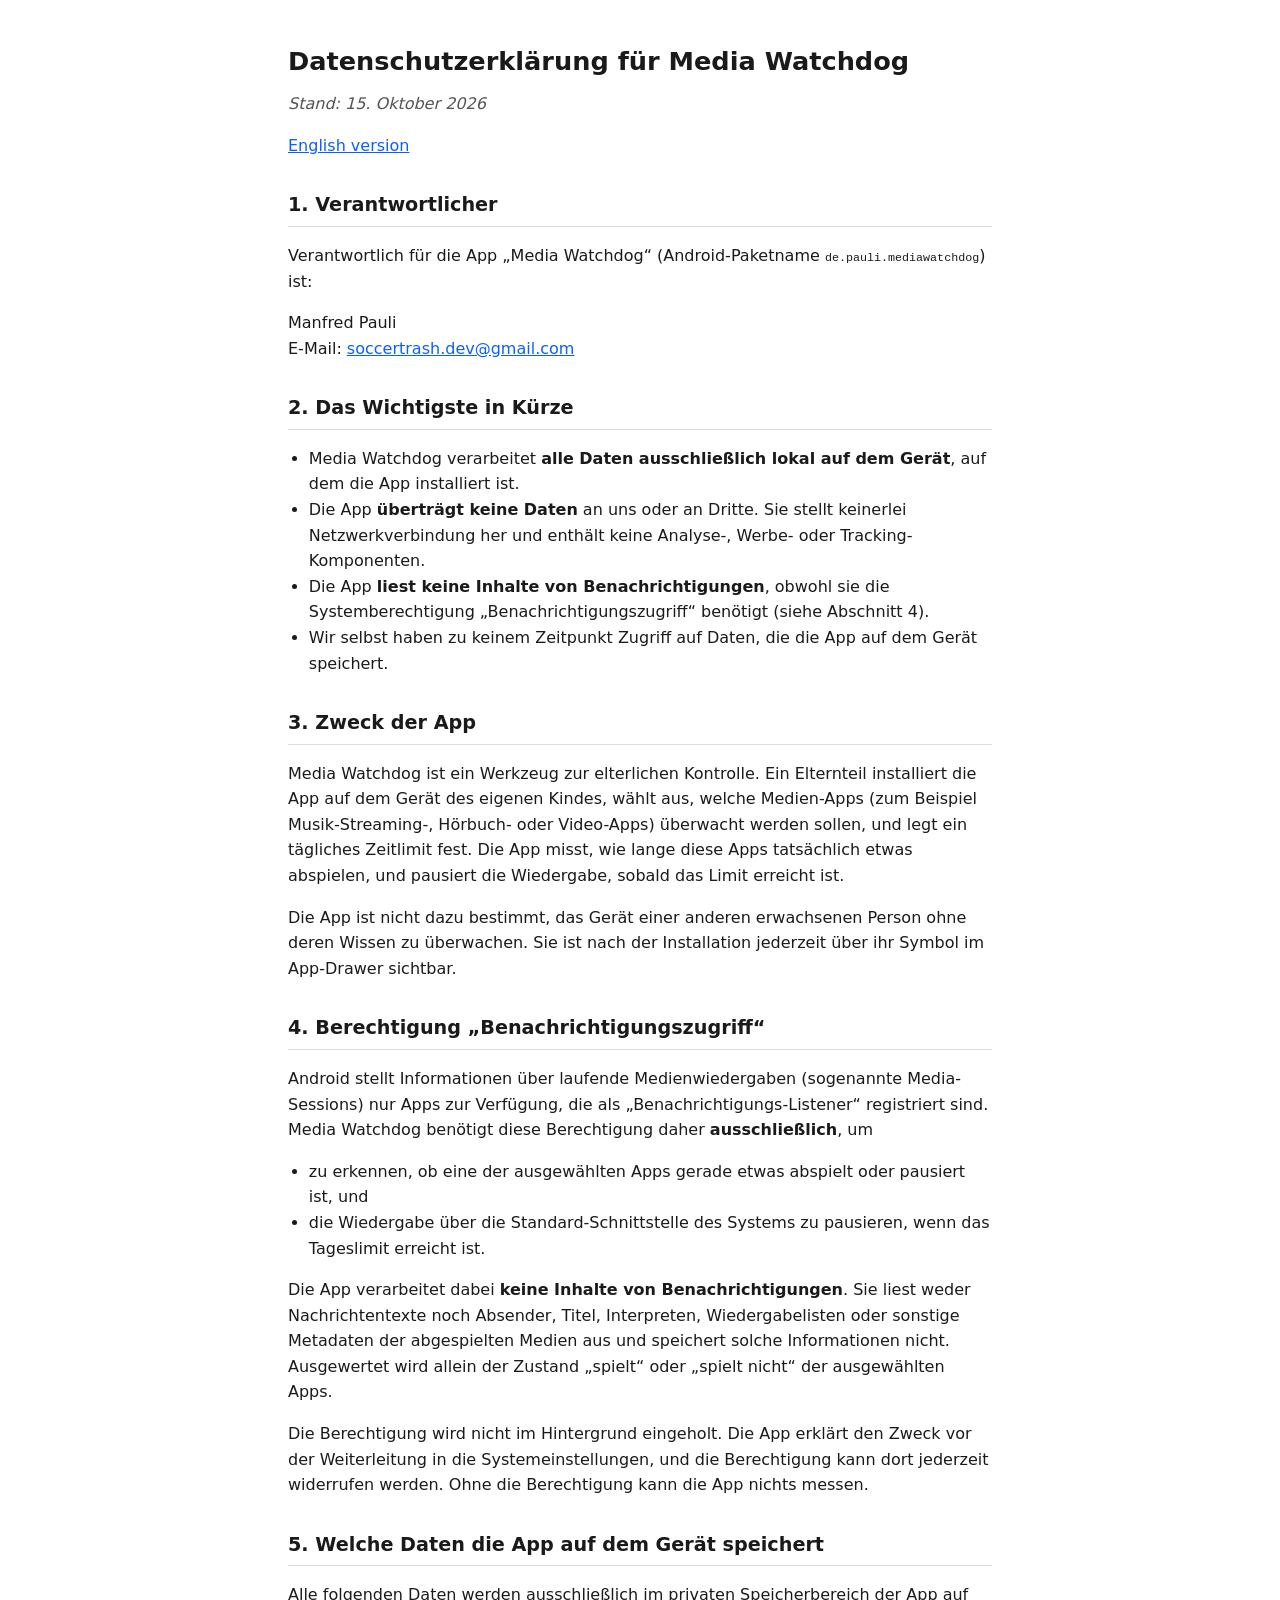
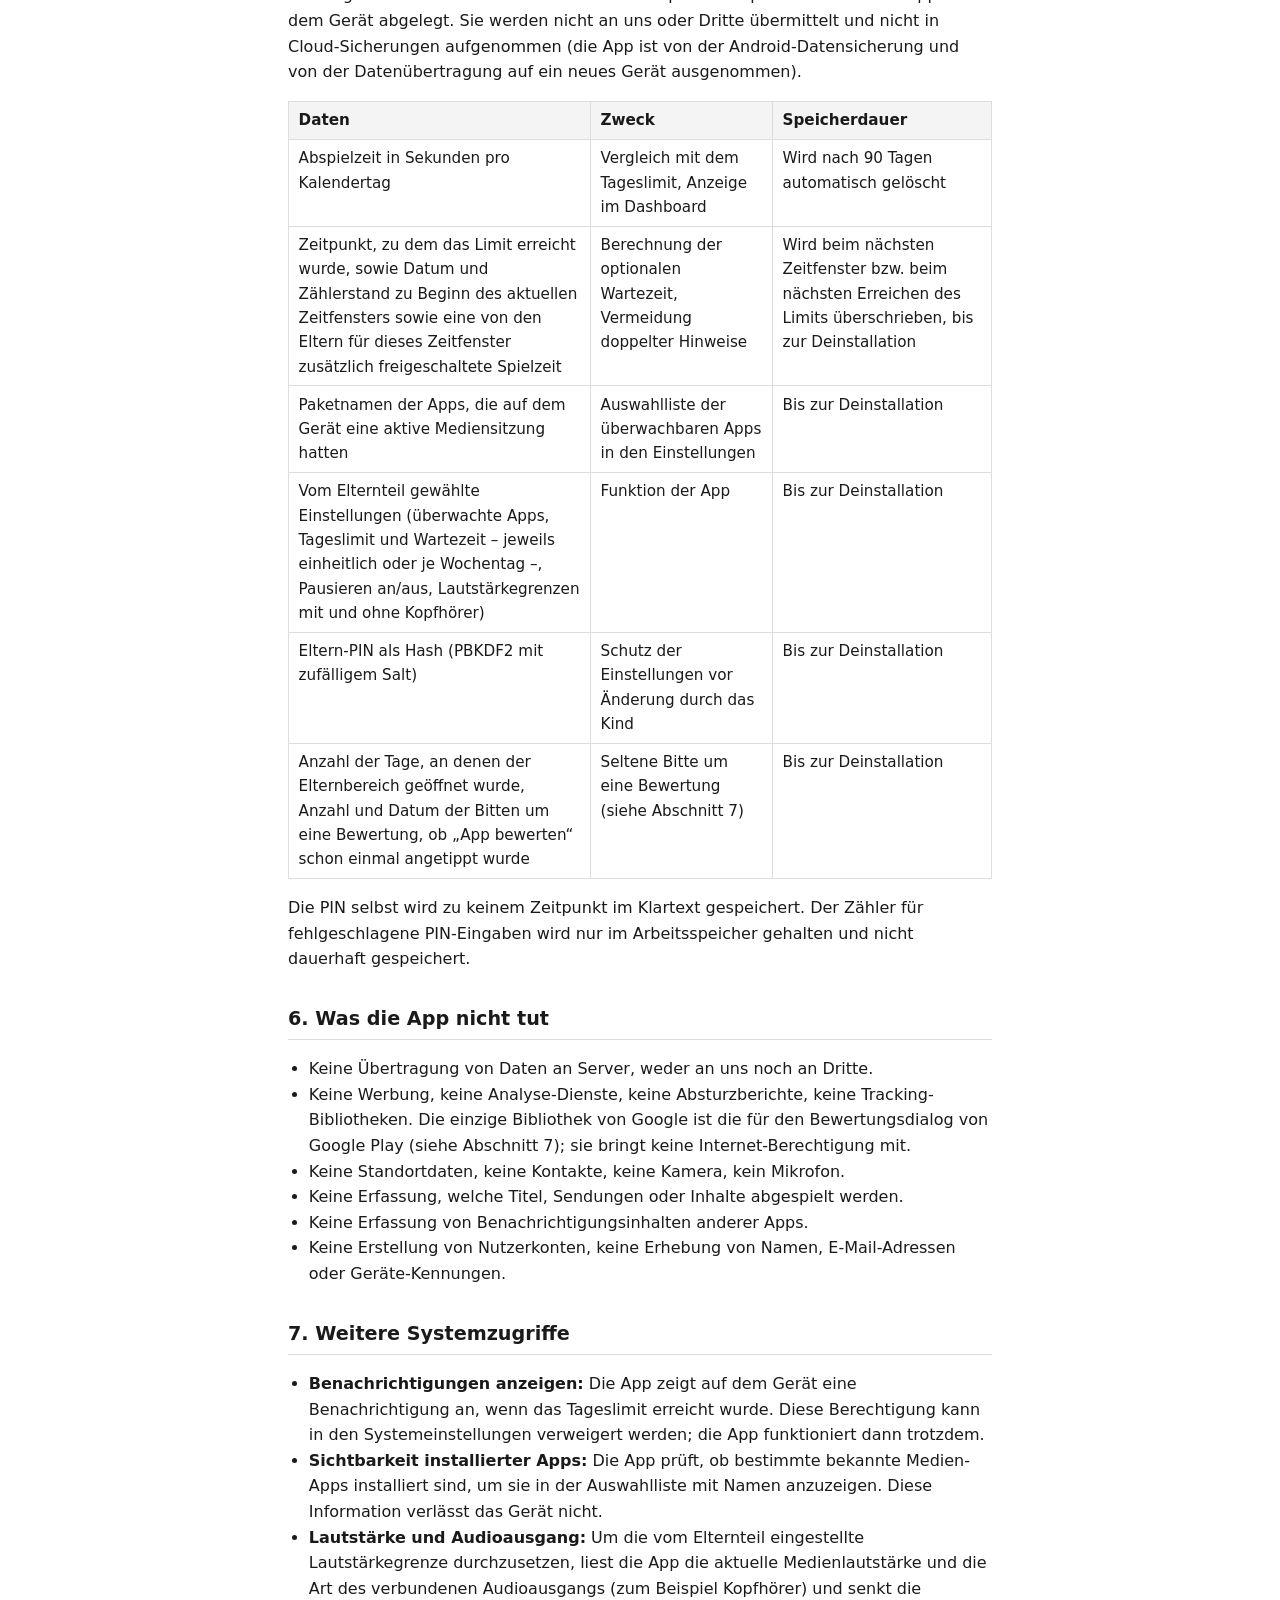
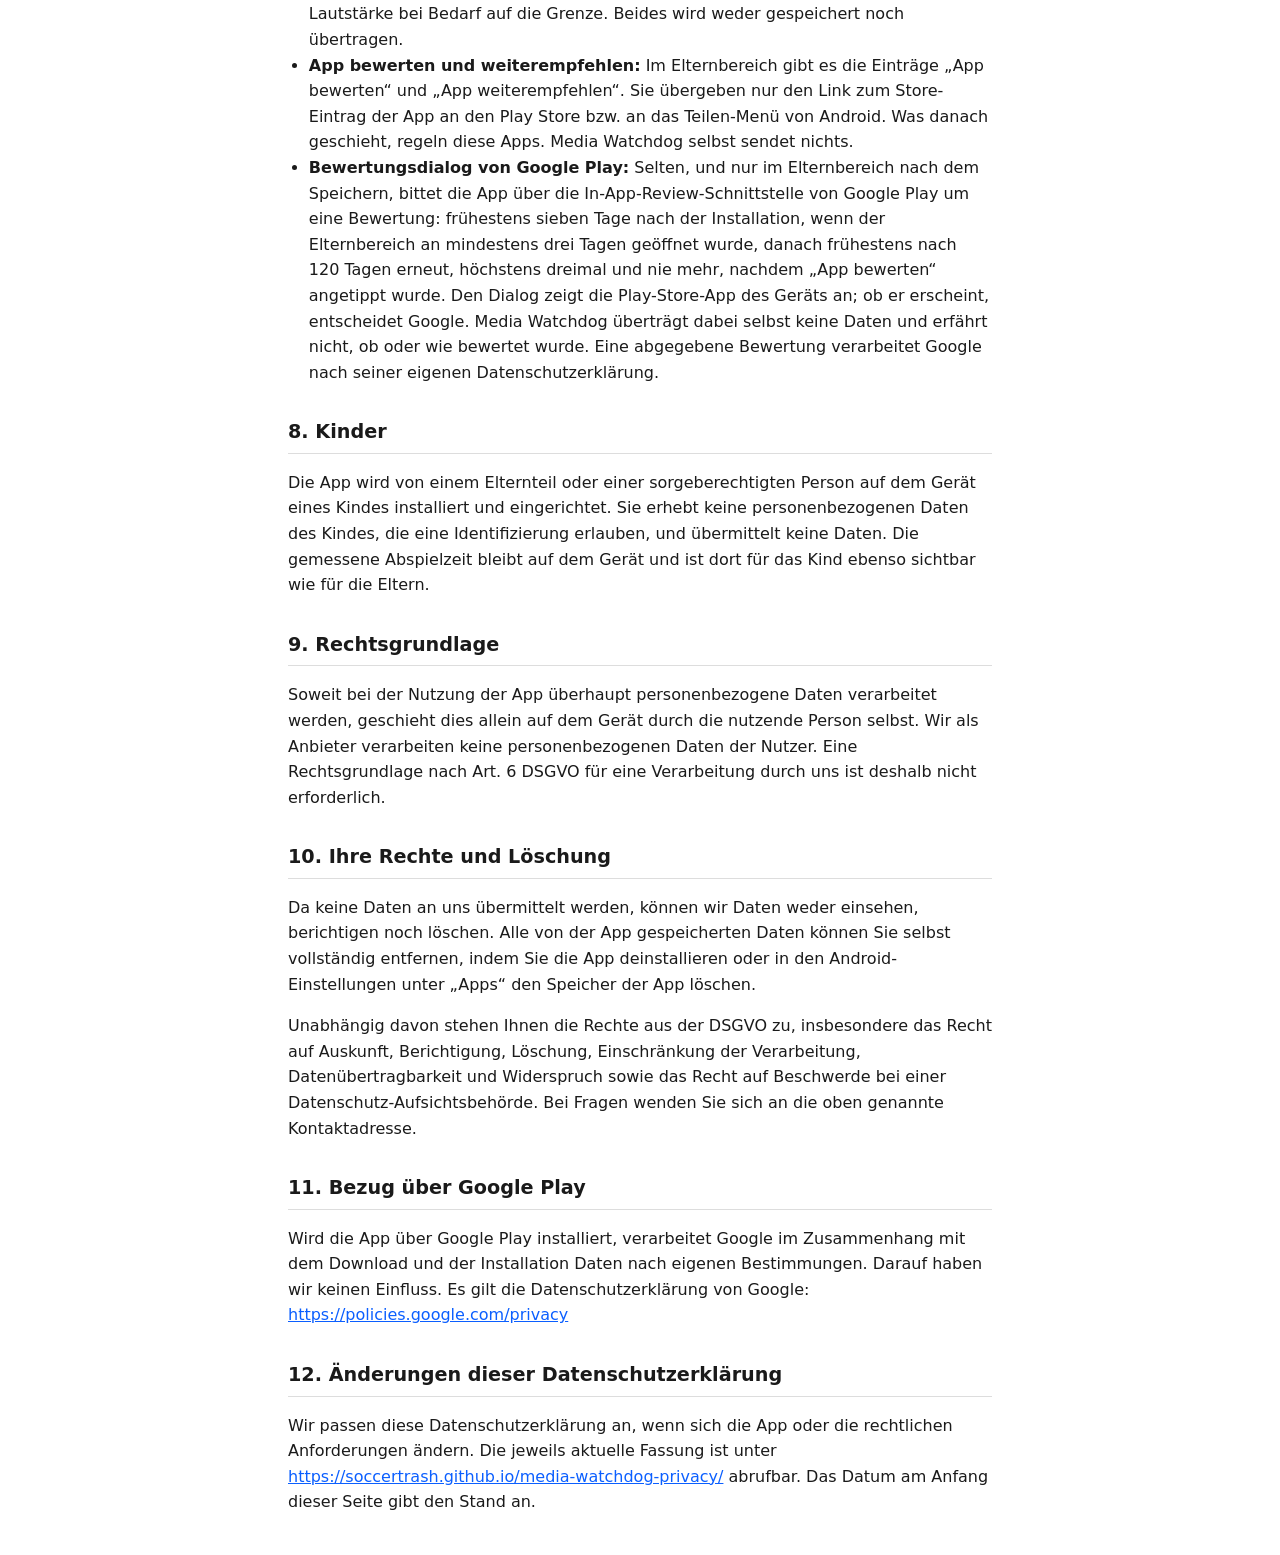
==== commit 741c6303: "Datenschutzerklärung, Stand 15. Oktober 2026 Erzeugt aus docs/datenschutz.md und docs/privacy.md im " ====
--- a/index.html
+++ b/index.html
@@ -9,7 +9,7 @@
 <body>
 
 <h1>Datenschutzerklärung für Media Watchdog</h1>
-<p class="stand">Stand: 4. Oktober 2026</p>
+<p class="stand">Stand: 15. Oktober 2026</p>
 <p class="lang-switch"><a href="https://soccertrash.github.io/media-watchdog-privacy/en.html">English version</a></p>
 
 <h2>1. Verantwortlicher</h2>
@@ -48,6 +48,7 @@
     <tr><td>Paketnamen der Apps, die auf dem Gerät eine aktive Mediensitzung hatten</td><td>Auswahlliste der überwachbaren Apps in den Einstellungen</td><td>Bis zur Deinstallation</td></tr>
     <tr><td>Vom Elternteil gewählte Einstellungen (überwachte Apps, Tageslimit und Wartezeit – jeweils einheitlich oder je Wochentag –, Pausieren an/aus, Lautstärkegrenzen mit und ohne Kopfhörer)</td><td>Funktion der App</td><td>Bis zur Deinstallation</td></tr>
     <tr><td>Eltern-PIN als Hash (PBKDF2 mit zufälligem Salt)</td><td>Schutz der Einstellungen vor Änderung durch das Kind</td><td>Bis zur Deinstallation</td></tr>
+    <tr><td>Anzahl der Tage, an denen der Elternbereich geöffnet wurde, Anzahl und Datum der Bitten um eine Bewertung, ob „App bewerten“ schon einmal angetippt wurde</td><td>Seltene Bitte um eine Bewertung (siehe Abschnitt 7)</td><td>Bis zur Deinstallation</td></tr>
   </tbody>
 </table>
 <p>Die PIN selbst wird zu keinem Zeitpunkt im Klartext gespeichert. Der Zähler für fehlgeschlagene PIN-Eingaben wird nur im Arbeitsspeicher gehalten und nicht dauerhaft gespeichert.</p>
@@ -55,7 +56,7 @@
 <h2>6. Was die App nicht tut</h2>
 <ul>
   <li>Keine Übertragung von Daten an Server, weder an uns noch an Dritte.</li>
-  <li>Keine Werbung, keine Analyse-Dienste, keine Absturzberichte, keine Tracking-Bibliotheken.</li>
+  <li>Keine Werbung, keine Analyse-Dienste, keine Absturzberichte, keine Tracking-Bibliotheken. Die einzige Bibliothek von Google ist die für den Bewertungsdialog von Google Play (siehe Abschnitt 7); sie bringt keine Internet-Berechtigung mit.</li>
   <li>Keine Standortdaten, keine Kontakte, keine Kamera, kein Mikrofon.</li>
   <li>Keine Erfassung, welche Titel, Sendungen oder Inhalte abgespielt werden.</li>
   <li>Keine Erfassung von Benachrichtigungsinhalten anderer Apps.</li>
@@ -67,7 +68,8 @@
   <li><strong>Benachrichtigungen anzeigen:</strong> Die App zeigt auf dem Gerät eine Benachrichtigung an, wenn das Tageslimit erreicht wurde. Diese Berechtigung kann in den Systemeinstellungen verweigert werden; die App funktioniert dann trotzdem.</li>
   <li><strong>Sichtbarkeit installierter Apps:</strong> Die App prüft, ob bestimmte bekannte Medien-Apps installiert sind, um sie in der Auswahlliste mit Namen anzuzeigen. Diese Information verlässt das Gerät nicht.</li>
   <li><strong>Lautstärke und Audioausgang:</strong> Um die vom Elternteil eingestellte Lautstärkegrenze durchzusetzen, liest die App die aktuelle Medienlautstärke und die Art des verbundenen Audioausgangs (zum Beispiel Kopfhörer) und senkt die Lautstärke bei Bedarf auf die Grenze. Beides wird weder gespeichert noch übertragen.</li>
-  <li><strong>App bewerten und weiterempfehlen:</strong> Im Elternbereich gibt es die Einträge „App bewerten“ und „App weiterempfehlen“. Sie übergeben nur den Link zum Store-Eintrag der App an den Play Store bzw. an das Teilen-Menü von Android. Was danach geschieht, regeln diese Apps. Media Watchdog selbst sendet nichts und fragt nie von sich aus nach einer Bewertung.</li>
+  <li><strong>App bewerten und weiterempfehlen:</strong> Im Elternbereich gibt es die Einträge „App bewerten“ und „App weiterempfehlen“. Sie übergeben nur den Link zum Store-Eintrag der App an den Play Store bzw. an das Teilen-Menü von Android. Was danach geschieht, regeln diese Apps. Media Watchdog selbst sendet nichts.</li>
+  <li><strong>Bewertungsdialog von Google Play:</strong> Selten, und nur im Elternbereich nach dem Speichern, bittet die App über die In-App-Review-Schnittstelle von Google Play um eine Bewertung: frühestens sieben Tage nach der Installation, wenn der Elternbereich an mindestens drei Tagen geöffnet wurde, danach frühestens nach 120 Tagen erneut, höchstens dreimal und nie mehr, nachdem „App bewerten“ angetippt wurde. Den Dialog zeigt die Play-Store-App des Geräts an; ob er erscheint, entscheidet Google. Media Watchdog überträgt dabei selbst keine Daten und erfährt nicht, ob oder wie bewertet wurde. Eine abgegebene Bewertung verarbeitet Google nach seiner eigenen Datenschutzerklärung.</li>
 </ul>
 
 <h2>8. Kinder</h2>
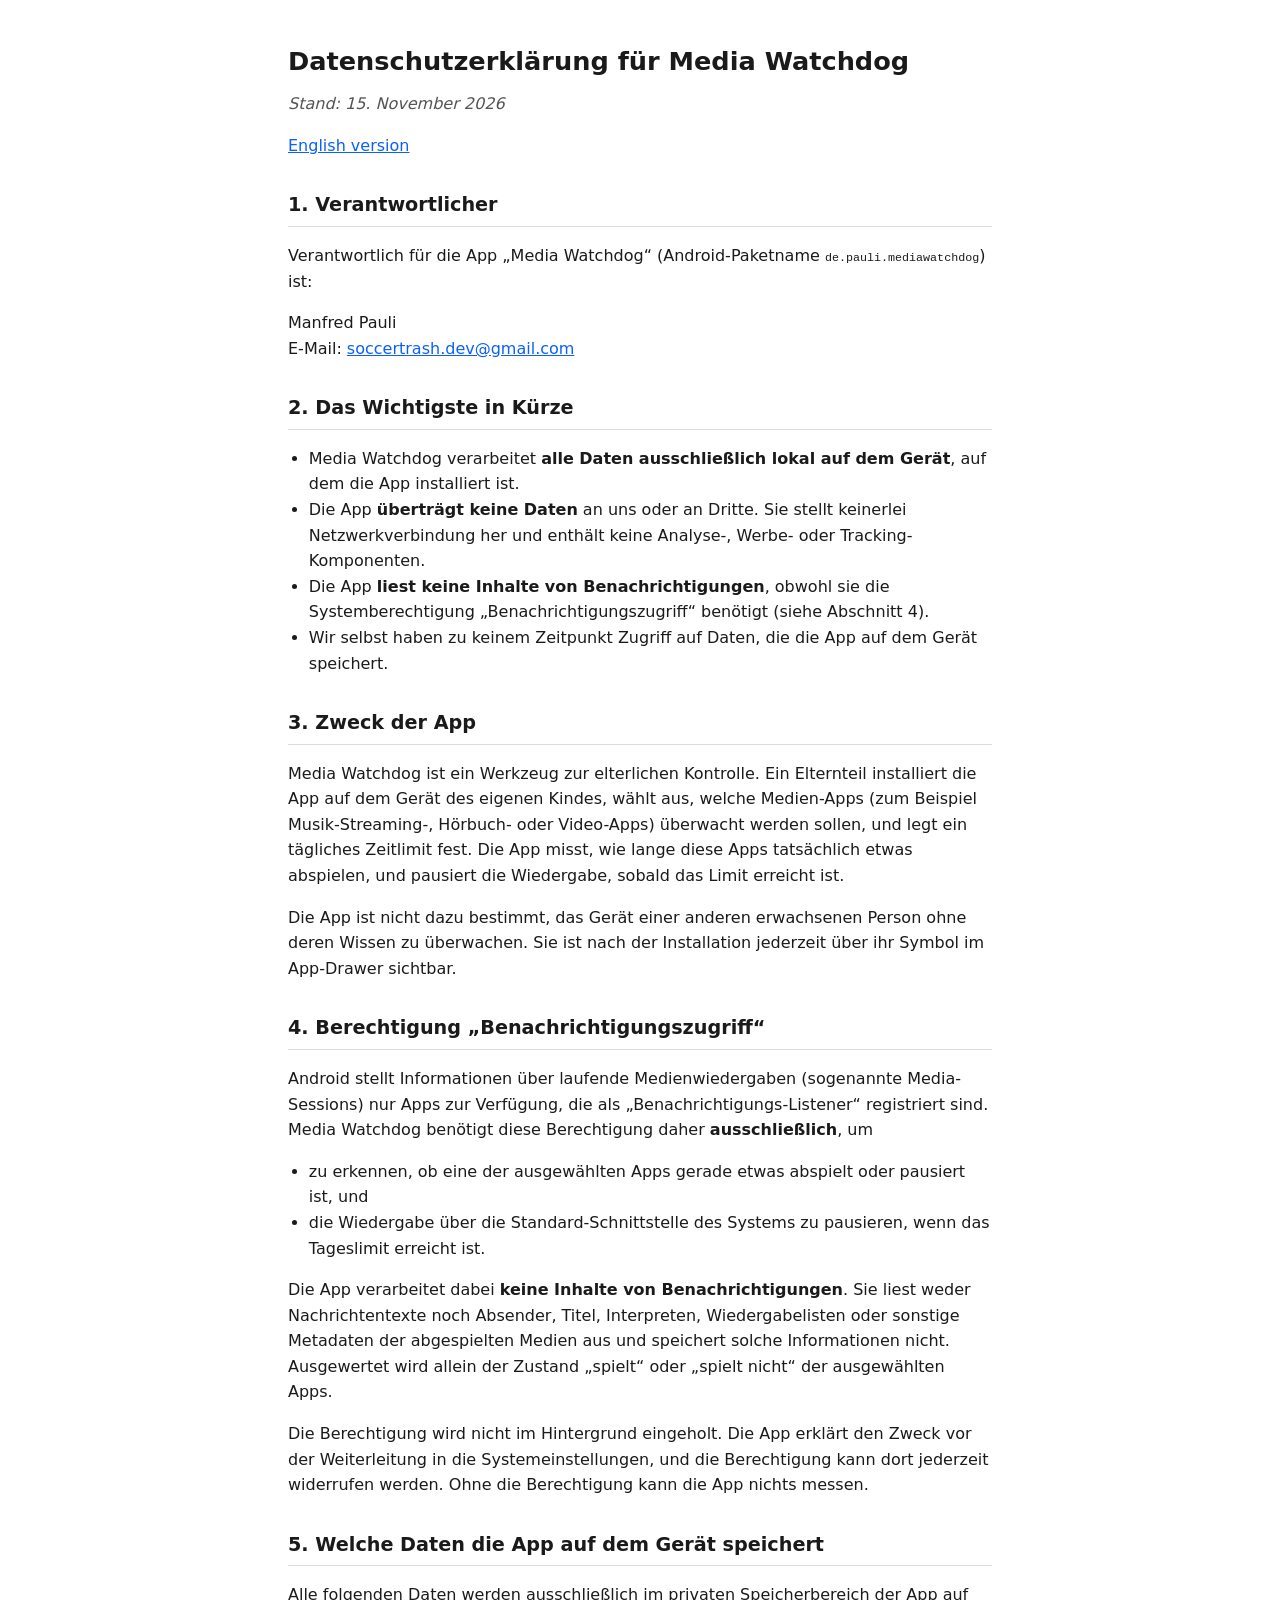
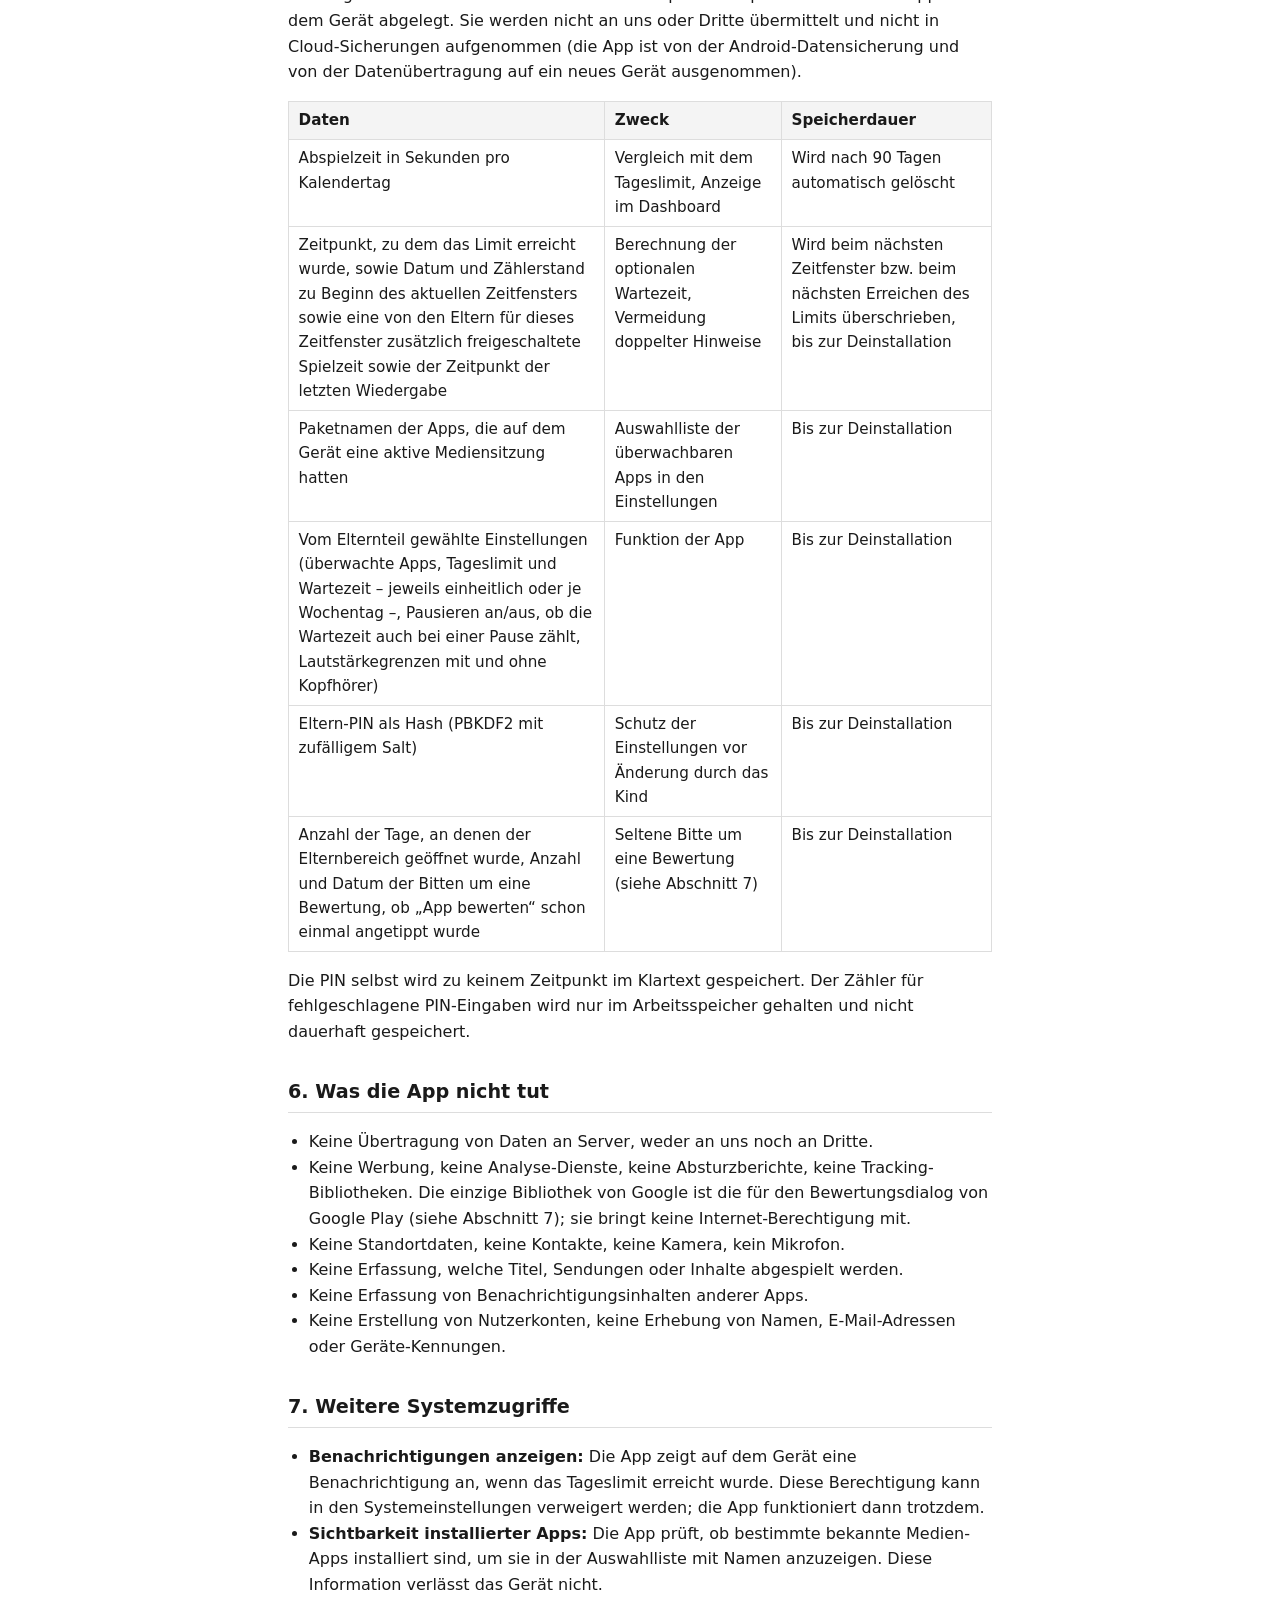
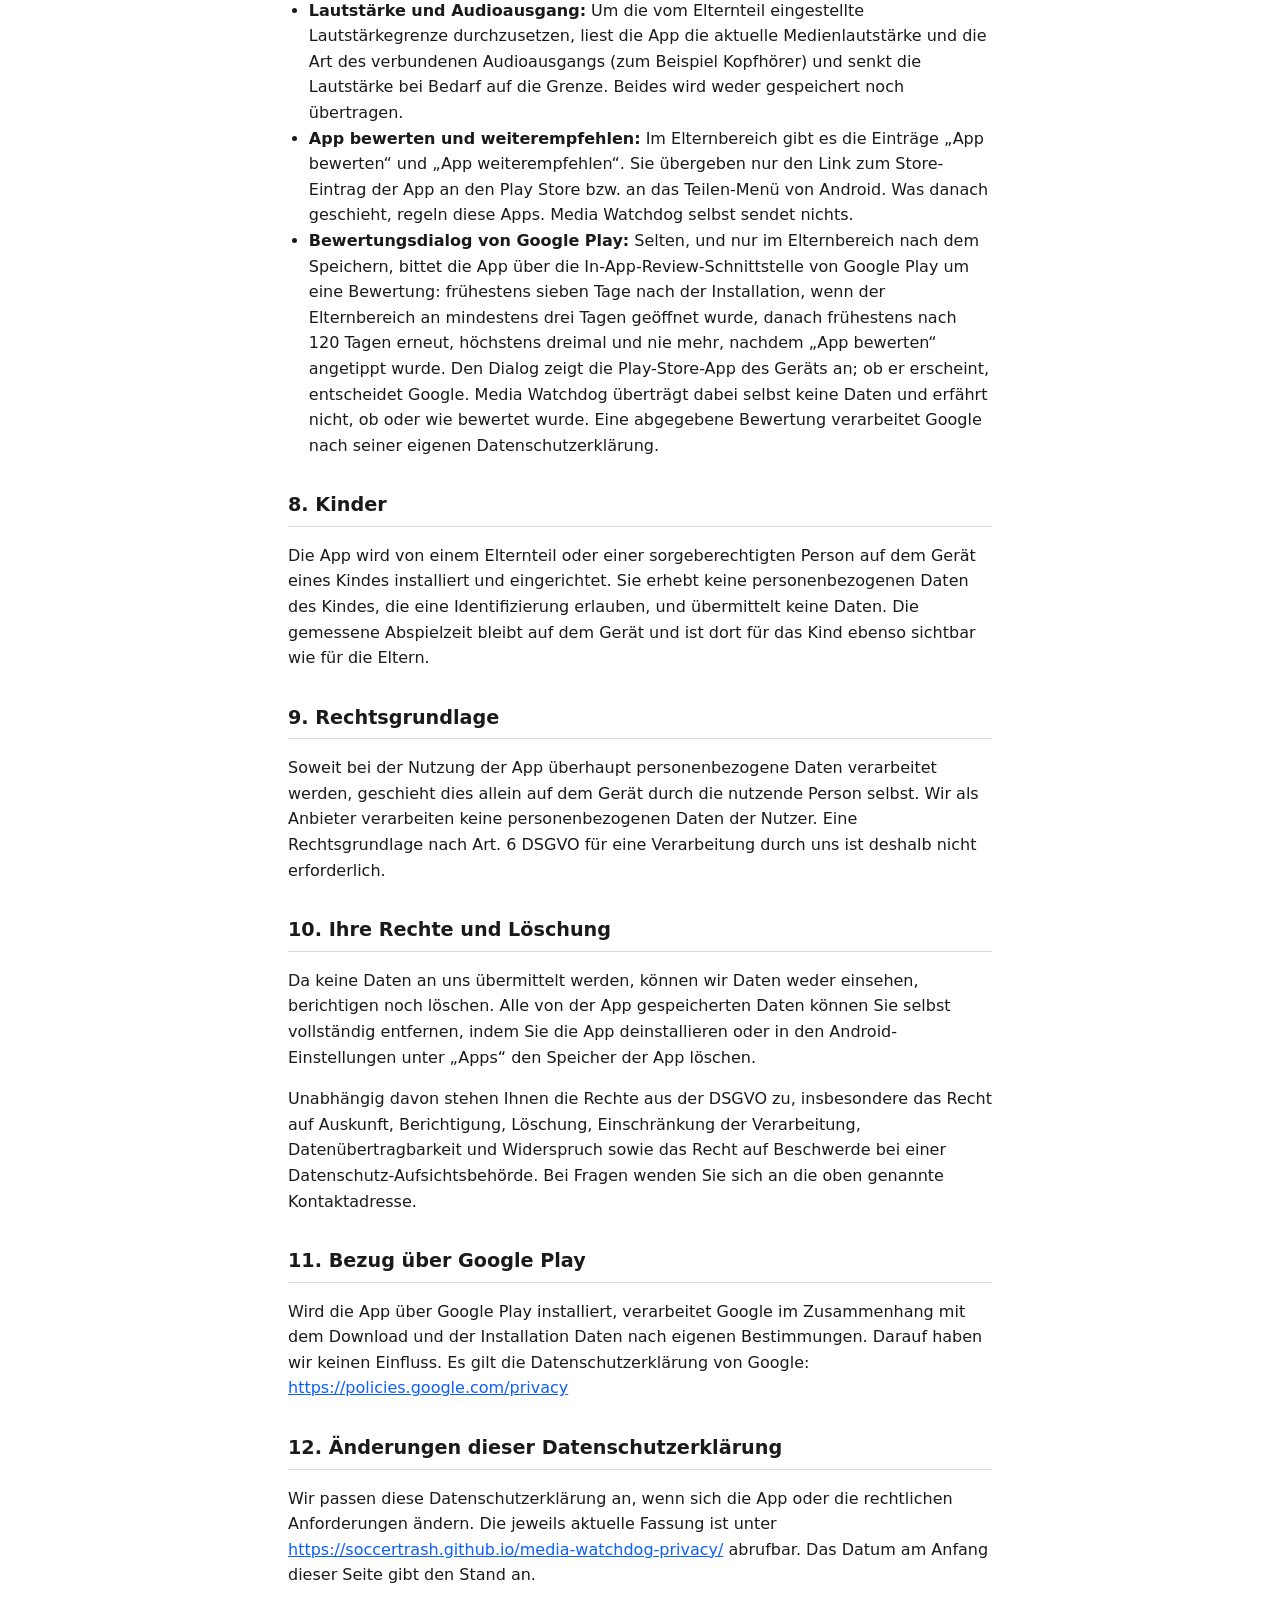
==== commit e463e6b4: "Datenschutzerklärung, Stand 15. November 2026 Erzeugt aus docs/datenschutz.md und docs/privacy.md im" ====
--- a/index.html
+++ b/index.html
@@ -9,7 +9,7 @@
 <body>
 
 <h1>Datenschutzerklärung für Media Watchdog</h1>
-<p class="stand">Stand: 15. Oktober 2026</p>
+<p class="stand">Stand: 15. November 2026</p>
 <p class="lang-switch"><a href="https://soccertrash.github.io/media-watchdog-privacy/en.html">English version</a></p>
 
 <h2>1. Verantwortlicher</h2>
@@ -44,9 +44,9 @@
   <thead><tr><th>Daten</th><th>Zweck</th><th>Speicherdauer</th></tr></thead>
   <tbody>
     <tr><td>Abspielzeit in Sekunden pro Kalendertag</td><td>Vergleich mit dem Tageslimit, Anzeige im Dashboard</td><td>Wird nach 90 Tagen automatisch gelöscht</td></tr>
-    <tr><td>Zeitpunkt, zu dem das Limit erreicht wurde, sowie Datum und Zählerstand zu Beginn des aktuellen Zeitfensters sowie eine von den Eltern für dieses Zeitfenster zusätzlich freigeschaltete Spielzeit</td><td>Berechnung der optionalen Wartezeit, Vermeidung doppelter Hinweise</td><td>Wird beim nächsten Zeitfenster bzw. beim nächsten Erreichen des Limits überschrieben, bis zur Deinstallation</td></tr>
+    <tr><td>Zeitpunkt, zu dem das Limit erreicht wurde, sowie Datum und Zählerstand zu Beginn des aktuellen Zeitfensters sowie eine von den Eltern für dieses Zeitfenster zusätzlich freigeschaltete Spielzeit sowie der Zeitpunkt der letzten Wiedergabe</td><td>Berechnung der optionalen Wartezeit, Vermeidung doppelter Hinweise</td><td>Wird beim nächsten Zeitfenster bzw. beim nächsten Erreichen des Limits überschrieben, bis zur Deinstallation</td></tr>
     <tr><td>Paketnamen der Apps, die auf dem Gerät eine aktive Mediensitzung hatten</td><td>Auswahlliste der überwachbaren Apps in den Einstellungen</td><td>Bis zur Deinstallation</td></tr>
-    <tr><td>Vom Elternteil gewählte Einstellungen (überwachte Apps, Tageslimit und Wartezeit – jeweils einheitlich oder je Wochentag –, Pausieren an/aus, Lautstärkegrenzen mit und ohne Kopfhörer)</td><td>Funktion der App</td><td>Bis zur Deinstallation</td></tr>
+    <tr><td>Vom Elternteil gewählte Einstellungen (überwachte Apps, Tageslimit und Wartezeit – jeweils einheitlich oder je Wochentag –, Pausieren an/aus, ob die Wartezeit auch bei einer Pause zählt, Lautstärkegrenzen mit und ohne Kopfhörer)</td><td>Funktion der App</td><td>Bis zur Deinstallation</td></tr>
     <tr><td>Eltern-PIN als Hash (PBKDF2 mit zufälligem Salt)</td><td>Schutz der Einstellungen vor Änderung durch das Kind</td><td>Bis zur Deinstallation</td></tr>
     <tr><td>Anzahl der Tage, an denen der Elternbereich geöffnet wurde, Anzahl und Datum der Bitten um eine Bewertung, ob „App bewerten“ schon einmal angetippt wurde</td><td>Seltene Bitte um eine Bewertung (siehe Abschnitt 7)</td><td>Bis zur Deinstallation</td></tr>
   </tbody>
